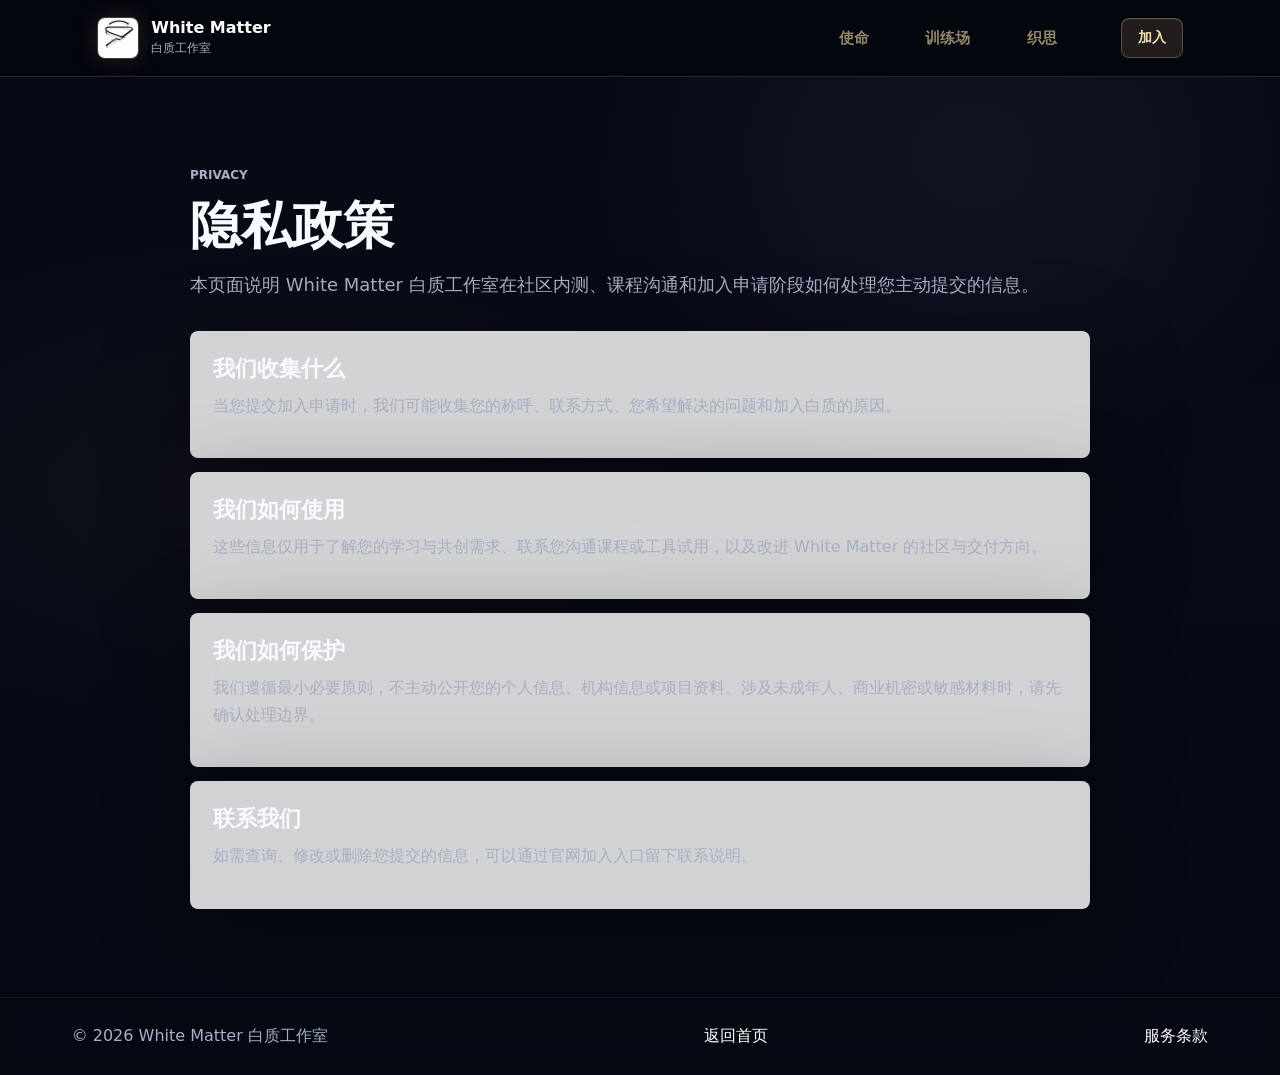
==== privacy.html @ c3955e62 "Center founder cards and formalize visitor copy" ====
<!doctype html>
<html lang="zh-CN">
  <head>
    <meta charset="utf-8">
    <meta name="viewport" content="width=device-width, initial-scale=1">
    <title>隐私政策 | White Matter 白质工作室</title>
    <link rel="icon" href="./favicon.png?v=stroke-write-20260623" type="image/png">
    <link rel="stylesheet" href="./styles.css?v=fiber-density-20260630">
  </head>
  <body>
    <header class="site-header" aria-label="主导航">
      <a class="brand" href="./index.html" aria-label="返回 White Matter 首页">
        <span class="brand-mark"><img src="./assets/white-matter-logo-write.gif?v=stroke-loop-20260623" alt=""></span>
        <span>
          <strong>White Matter</strong>
          <small>白质工作室</small>
        </span>
      </a>
      <nav class="nav-links" aria-label="页面导航">
        <a href="./index.html#mission">使命</a>
        <a href="./index.html#courses">训练场</a>
        <a href="./index.html#zhisi">织思</a>
      </nav>
      <a class="nav-cta" href="./index.html#contact">加入</a>
    </header>
    <main>
      <section class="legal-page">
        <p class="eyebrow">Privacy</p>
        <h1>隐私政策</h1>
        <p class="legal-lead">本页面说明 White Matter 白质工作室在社区内测、课程沟通和加入申请阶段如何处理您主动提交的信息。</p>
        <article>
          <h2>我们收集什么</h2>
          <p>当您提交加入申请时，我们可能收集您的称呼、联系方式、您希望解决的问题和加入白质的原因。</p>
        </article>
        <article>
          <h2>我们如何使用</h2>
          <p>这些信息仅用于了解您的学习与共创需求、联系您沟通课程或工具试用，以及改进 White Matter 的社区与交付方向。</p>
        </article>
        <article>
          <h2>我们如何保护</h2>
          <p>我们遵循最小必要原则，不主动公开您的个人信息、机构信息或项目资料。涉及未成年人、商业机密或敏感材料时，请先确认处理边界。</p>
        </article>
        <article>
          <h2>联系我们</h2>
          <p>如需查询、修改或删除您提交的信息，可以通过官网加入入口留下联系说明。</p>
        </article>
      </section>
    </main>
    <footer class="site-footer">
      <span>© 2026 White Matter 白质工作室</span>
      <span><a href="./index.html">返回首页</a></span>
      <span><a href="./terms.html">服务条款</a></span>
    </footer>
  </body>
</html>
---- styles.css ----
:root {
  color-scheme: dark;
  --ink: #f6fbff;
  --muted: #9fb5c8;
  --dim: #6f879b;
  --paper: #06131f;
  --surface: rgba(255, 255, 255, 0.07);
  --surface-strong: rgba(255, 255, 255, 0.11);
  --line: rgba(205, 232, 255, 0.15);
  --navy: #071827;
  --navy-2: #102235;
  --cyan: #21b8c9;
  --blue: #3f70d7;
  --orange: #e58b31;
  --violet: #7464d8;
  --shadow: 0 24px 80px rgba(0, 0, 0, 0.36);
  font-family: Inter, ui-sans-serif, system-ui, -apple-system, BlinkMacSystemFont, "PingFang SC", "Microsoft YaHei", sans-serif;
}

* {
  box-sizing: border-box;
}

html {
  scroll-behavior: smooth;
}

body {
  margin: 0;
  overflow-x: hidden;
  background:
    linear-gradient(180deg, #071827 0%, #06131f 44%, #081a2a 100%);
  color: var(--ink);
  letter-spacing: 0;
}

a {
  color: inherit;
  text-decoration: none;
}

button,
input,
textarea {
  font: inherit;
}

button {
  letter-spacing: 0;
}

img {
  display: block;
  max-width: 100%;
}

h1,
h2,
h3,
h4,
p {
  margin-top: 0;
  overflow-wrap: anywhere;
}

.site-header {
  position: sticky;
  top: 0;
  z-index: 20;
  display: grid;
  grid-template-columns: minmax(190px, 1fr) auto minmax(92px, 1fr);
  align-items: center;
  gap: 18px;
  min-height: 72px;
  padding: 14px 54px;
  border-bottom: 1px solid var(--line);
  background: rgba(7, 24, 39, 0.84);
  color: #ffffff;
  backdrop-filter: blur(18px);
}

.brand {
  display: inline-flex;
  align-items: center;
  gap: 12px;
  width: fit-content;
}

.brand-mark {
  display: inline-grid;
  place-items: center;
  width: 40px;
  height: 40px;
  border-radius: 8px;
  background: #ffffff;
  color: var(--navy);
  font-weight: 900;
}

.brand strong,
.brand small {
  display: block;
}

.brand strong {
  font-size: 1rem;
  line-height: 1.15;
}

.brand small {
  margin-top: 2px;
  color: var(--muted);
  font-size: 0.75rem;
}

.nav-links {
  display: flex;
  justify-content: center;
  gap: 6px;
  padding: 4px;
  border: 1px solid var(--line);
  border-radius: 8px;
  background: rgba(255, 255, 255, 0.05);
}

.nav-links a,
.nav-links button {
  min-height: 36px;
  padding: 0 12px;
  border: 0;
  border-radius: 6px;
  background: transparent;
  color: rgba(255, 255, 255, 0.76);
  cursor: pointer;
  font-size: 0.875rem;
}

.nav-links a {
  display: inline-flex;
  align-items: center;
}

.nav-links a:hover,
.nav-links button:hover,
.nav-links button.is-active {
  background: rgba(33, 184, 201, 0.16);
  color: #ffffff;
}

.nav-cta {
  justify-self: end;
  display: inline-flex;
  align-items: center;
  justify-content: center;
  min-height: 40px;
  padding: 0 16px;
  border-radius: 8px;
  background: var(--cyan);
  color: #04131a;
  font-size: 0.875rem;
  font-weight: 850;
}

.community-hero,
.section {
  scroll-margin-top: 72px;
}

.community-hero {
  position: relative;
  display: grid;
  align-items: end;
  min-height: calc(100svh - 72px);
  overflow: hidden;
  padding: 118px 72px 70px;
  color: #ffffff;
}

.community-hero::after {
  content: "";
  position: absolute;
  inset: 0;
  background:
    repeating-linear-gradient(90deg, rgba(255, 255, 255, 0.025) 0 1px, transparent 1px 92px),
    repeating-linear-gradient(0deg, rgba(255, 255, 255, 0.018) 0 1px, transparent 1px 92px);
  opacity: 0.48;
  pointer-events: none;
}

.hero-bg,
.hero-bg img,
.hero-shade {
  position: absolute;
  inset: 0;
}

.hero-bg img {
  width: 100%;
  height: 100%;
  object-fit: cover;
  filter: saturate(1.08) contrast(1.08);
  opacity: 0.72;
}

.hero-shade {
  background:
    linear-gradient(90deg, rgba(6, 19, 31, 0.98) 0%, rgba(8, 31, 50, 0.9) 42%, rgba(6, 19, 31, 0.28) 100%),
    linear-gradient(180deg, rgba(6, 19, 31, 0.3) 0%, rgba(6, 19, 31, 0.96) 100%);
}

.neural-figure {
  position: absolute;
  z-index: 1;
  top: 82px;
  right: clamp(-22px, 2.4vw, 42px);
  width: min(56vw, 760px);
  margin: 0;
  border-radius: 50%;
  overflow: hidden;
  opacity: 0.96;
  pointer-events: none;
}

.neural-figure::before {
  content: "";
  position: absolute;
  inset: 9%;
  border-radius: 50%;
  background: radial-gradient(circle, rgba(33, 184, 201, 0.16), transparent 62%);
  filter: blur(28px);
}

.neural-figure img {
  position: relative;
  width: 100%;
  height: auto;
  filter: drop-shadow(0 0 28px rgba(159, 239, 255, 0.18)) drop-shadow(0 22px 70px rgba(0, 0, 0, 0.34));
  mix-blend-mode: screen;
}

.hero-inner {
  position: relative;
  z-index: 2;
  width: min(1120px, 100%);
}

.eyebrow {
  margin: 0 0 14px;
  color: var(--orange);
  font-size: 0.75rem;
  font-weight: 850;
  letter-spacing: 0;
  text-transform: uppercase;
}

h1 {
  width: min(860px, 100%);
  margin-bottom: 22px;
  font-size: clamp(4.35rem, 6.4vw, 5.25rem);
  line-height: 1.03;
  letter-spacing: 0;
}

.hero-lead {
  margin-bottom: 8px;
  color: rgba(255, 255, 255, 0.78);
  font-size: 1.18rem;
  line-height: 1.7;
}

.neural-note {
  width: fit-content;
  margin-bottom: 30px;
  padding: 7px 10px;
  border: 1px solid rgba(33, 184, 201, 0.22);
  border-radius: 8px;
  background: rgba(33, 184, 201, 0.08);
  color: rgba(218, 243, 255, 0.82);
  font-size: 0.9rem;
}

.hero-actions {
  display: flex;
  flex-wrap: wrap;
  gap: 12px;
  margin-bottom: 52px;
}

.primary-button,
.secondary-button {
  display: inline-flex;
  align-items: center;
  justify-content: center;
  min-height: 48px;
  padding: 0 20px;
  border-radius: 8px;
  font-size: 0.9375rem;
  font-weight: 820;
}

.primary-button {
  background: var(--cyan);
  color: #04131a;
}

.secondary-button {
  border: 1px solid var(--line);
  background: rgba(255, 255, 255, 0.08);
  color: #ffffff;
}

.mission-strip {
  display: grid;
  grid-template-columns: repeat(3, minmax(0, 1fr));
  gap: 12px;
  width: min(860px, 100%);
}

.mission-strip article,
.founder-card,
.branch-panel,
.program-grid article,
.contact-form,
.legal-page article {
  border: 1px solid var(--line);
  border-radius: 8px;
  background: var(--surface);
  box-shadow: var(--shadow);
  backdrop-filter: blur(18px);
}

.mission-strip article {
  min-height: 130px;
  padding: 20px;
}

.mission-strip span,
.panel-kicker,
.program-grid span,
.founder-card span {
  display: inline-flex;
  margin-bottom: 14px;
  color: var(--cyan);
  font-size: 0.72rem;
  font-weight: 850;
  text-transform: uppercase;
}

.mission-strip strong {
  display: block;
  font-size: 1.06rem;
  line-height: 1.35;
}

.section {
  padding: 92px 72px;
}

.section-heading {
  display: grid;
  grid-template-columns: minmax(220px, 0.68fr) minmax(360px, 1.32fr);
  gap: 42px;
  align-items: start;
  margin-bottom: 32px;
}

.section-heading.centered {
  display: block;
  width: min(760px, 100%);
  margin-right: auto;
  margin-left: auto;
  text-align: center;
}

.section-heading h2,
.contact-copy h2 {
  margin-bottom: 0;
  font-size: 3rem;
  line-height: 1.08;
  letter-spacing: 0;
}

.section-heading p:not(.eyebrow),
.contact-copy p,
.panel-copy p,
.founder-card p,
.form-note,
.legal-lead,
.legal-page p {
  color: var(--muted);
  line-height: 1.7;
}

.course-section .section-heading p:not(.eyebrow),
.zhisi-section .section-heading p:not(.eyebrow) {
  white-space: nowrap;
}

.founder-section,
.program-section {
  background:
    linear-gradient(180deg, rgba(8, 26, 42, 0.7), rgba(6, 19, 31, 0.92));
}

.founder-layout {
  display: grid;
  grid-template-columns: 1.2fr repeat(4, minmax(0, 1fr));
  gap: 14px;
}

.founder-card {
  min-height: 238px;
  padding: 22px;
}

.lead-founder {
  background: rgba(33, 184, 201, 0.11);
}

.avatar-mark {
  display: grid;
  place-items: center;
  width: 54px;
  height: 54px;
  margin-bottom: 28px;
  border: 1px solid rgba(33, 184, 201, 0.32);
  border-radius: 8px;
  background: rgba(7, 24, 39, 0.78);
  color: var(--cyan);
  font-size: 1.25rem;
  font-weight: 900;
}

.founder-card h3 {
  margin-bottom: 10px;
  font-size: 1.42rem;
  line-height: 1.2;
}

.founder-card p {
  margin-bottom: 0;
}

.branch-section {
  background:
    linear-gradient(180deg, rgba(6, 19, 31, 0.92), rgba(10, 31, 50, 0.9));
}

.branch-shell {
  display: grid;
  grid-template-columns: 220px minmax(0, 1fr);
  gap: 20px;
  align-items: start;
  width: min(1120px, 100%);
  margin: 0 auto;
}

.branch-menu {
  display: grid;
  gap: 10px;
}

.branch-menu button {
  min-height: 54px;
  border: 1px solid var(--line);
  border-radius: 8px;
  background: rgba(255, 255, 255, 0.06);
  color: rgba(255, 255, 255, 0.74);
  cursor: pointer;
  font-weight: 820;
  text-align: left;
  padding: 0 18px;
}

.branch-menu button:hover,
.branch-menu button.is-active {
  border-color: rgba(33, 184, 201, 0.6);
  background: rgba(33, 184, 201, 0.16);
  color: #ffffff;
}

.branch-panels {
  min-width: 0;
}

.branch-panel {
  min-height: 430px;
  padding: 36px;
}

.branch-panel[hidden] {
  display: none;
}

.panel-copy {
  width: min(720px, 100%);
  margin-bottom: 32px;
}

.panel-copy h3 {
  margin-bottom: 0;
  font-size: 3.1rem;
  line-height: 1.08;
}

.signal-list {
  display: grid;
  grid-template-columns: repeat(4, minmax(0, 1fr));
  gap: 0;
  border-top: 1px solid var(--line);
  border-left: 1px solid var(--line);
}

.signal-list span {
  min-height: 96px;
  display: grid;
  place-items: center;
  border-right: 1px solid var(--line);
  border-bottom: 1px solid var(--line);
  color: rgba(255, 255, 255, 0.88);
  font-weight: 850;
}

.signal-list.compact {
  grid-template-columns: repeat(2, minmax(0, 1fr));
}

.course-lines,
.metric-grid,
.program-grid {
  display: grid;
  gap: 14px;
}

.course-lines {
  grid-template-columns: repeat(4, minmax(0, 1fr));
}

.course-lines div {
  min-height: 160px;
  padding: 20px;
  border-top: 1px solid var(--line);
}

.course-lines span {
  display: block;
  margin-bottom: 34px;
  color: var(--orange);
  font-weight: 900;
}

.course-lines strong {
  display: block;
  font-size: 1.2rem;
  line-height: 1.3;
}

.metric-grid {
  grid-template-columns: repeat(3, minmax(0, 1fr));
}

.metric-grid article {
  min-height: 170px;
  padding: 22px;
  border: 1px solid var(--line);
  border-radius: 8px;
}

.metric-grid strong {
  display: block;
  margin-bottom: 16px;
  color: var(--cyan);
  font-size: 3.6rem;
  line-height: 1;
}

.metric-grid span {
  color: var(--muted);
}

.media-panel {
  display: grid;
  grid-template-columns: minmax(280px, 0.78fr) minmax(320px, 1.22fr);
  gap: 30px;
  align-items: center;
}

.media-panel[hidden] {
  display: none;
}

.tool-preview {
  margin: 0;
}

.tool-preview img {
  width: 100%;
  border: 1px solid var(--line);
  border-radius: 8px;
  box-shadow: 0 16px 42px rgba(0, 0, 0, 0.32);
}

.program-grid {
  grid-template-columns: repeat(4, minmax(0, 1fr));
}

.program-grid article {
  min-height: 205px;
  padding: 24px;
}

.program-grid h3 {
  margin-bottom: 0;
  font-size: 1.45rem;
  line-height: 1.26;
}

.program-grid article:nth-child(1) {
  border-top: 4px solid var(--cyan);
}

.program-grid article:nth-child(2) {
  border-top: 4px solid var(--blue);
}

.program-grid article:nth-child(3) {
  border-top: 4px solid var(--orange);
}

.program-grid article:nth-child(4) {
  border-top: 4px solid var(--violet);
}

.contact-section {
  display: grid;
  grid-template-columns: minmax(280px, 0.9fr) minmax(360px, 1.1fr);
  gap: 52px;
  align-items: start;
  background: #071827;
}

.contact-form {
  display: grid;
  gap: 16px;
  padding: 26px;
}

.contact-form label,
.contact-form span {
  display: grid;
  gap: 8px;
}

.contact-form span {
  color: #ffffff;
  font-weight: 800;
}

.contact-form input,
.contact-form textarea {
  width: 100%;
  border: 1px solid var(--line);
  border-radius: 8px;
  padding: 14px 15px;
  background: rgba(4, 19, 26, 0.58);
  color: #ffffff;
}

.contact-form textarea {
  resize: vertical;
}

.contact-form button {
  min-height: 50px;
  border: 0;
  border-radius: 8px;
  background: var(--cyan);
  color: #04131a;
  cursor: pointer;
  font-weight: 850;
}

.form-note {
  margin: 0;
}

.site-footer {
  display: flex;
  flex-wrap: wrap;
  justify-content: space-between;
  gap: 14px;
  padding: 28px 72px;
  border-top: 1px solid var(--line);
  background: #06131f;
  color: var(--muted);
}

.site-footer a {
  color: #ffffff;
}

.legal-page {
  width: min(900px, calc(100% - 36px));
  margin: 0 auto;
  padding: 88px 0;
}

.legal-page h1 {
  max-width: 100%;
  margin-bottom: 18px;
  color: var(--ink);
  font-size: 3.2rem;
}

.legal-lead {
  margin-bottom: 30px;
  font-size: 1.125rem;
}

.legal-page article {
  margin-top: 14px;
  padding: 22px;
}

.legal-page article h2 {
  margin-bottom: 8px;
  font-size: 1.375rem;
}

@media (max-width: 1180px) {
  .site-header {
    grid-template-columns: 1fr auto;
    padding: 14px 28px;
  }

  .nav-links {
    display: none;
  }

  .community-hero,
  .section {
    padding-right: 36px;
    padding-left: 36px;
  }

  .mission-strip,
  .founder-layout,
  .program-grid,
  .course-lines {
    grid-template-columns: repeat(2, minmax(0, 1fr));
  }

  .branch-shell,
  .contact-section,
  .media-panel,
  .content-layout,
  .section-heading {
    grid-template-columns: 1fr;
  }

  .content-layout.reversed .line-visual {
    order: 0;
  }

  .branch-menu {
    grid-template-columns: repeat(5, minmax(0, 1fr));
  }

  .branch-menu button {
    min-height: 48px;
    padding: 0 12px;
    text-align: center;
  }

  .signal-list,
  .metric-grid {
    grid-template-columns: repeat(2, minmax(0, 1fr));
  }
}

@media (max-width: 760px) {
  .site-header {
    min-height: 68px;
    padding: 12px 18px;
  }

  .brand-mark {
    width: 36px;
    height: 36px;
  }

  .nav-cta {
    min-height: 38px;
    padding: 0 12px;
  }

  .community-hero {
    width: 100%;
    max-width: 100vw;
    min-height: auto;
    padding: 70px 20px 34px;
  }

  .hero-inner {
    width: calc(100vw - 40px);
    max-width: calc(100vw - 40px);
    min-width: 0;
  }

  .neural-figure {
    top: 94px;
    right: -228px;
    width: 620px;
    opacity: 0.52;
  }

  h1 {
    max-width: calc(100vw - 40px);
    font-size: 3.35rem;
    line-height: 1.02;
    word-break: break-all;
  }

  .hero-lead {
    max-width: calc(100vw - 40px);
    font-size: 1rem;
    word-break: break-all;
  }

  .hero-actions {
    margin-bottom: 28px;
  }

  .primary-button,
  .secondary-button {
    width: 100%;
    max-width: 100%;
  }

  .mission-strip,
  .founder-layout,
  .program-grid,
  .course-lines,
  .detail-grid,
  .signal-list,
  .signal-list.compact,
  .metric-grid,
  .branch-menu {
    grid-template-columns: 1fr;
  }

  .mission-strip article,
  .founder-card,
  .detail-grid article,
  .program-grid article,
  .course-lines div,
  .metric-grid article {
    min-height: auto;
  }

  .mission-strip article {
    padding: 16px;
  }

  .section {
    padding: 58px 18px;
  }

  .section-heading {
    gap: 12px;
    margin-bottom: 24px;
  }

  .section-heading.centered {
    text-align: left;
  }

  .section-heading h2,
  .contact-copy h2,
  .panel-copy h3 {
    font-size: 2.15rem;
  }

  .branch-panel {
    min-height: auto;
    padding: 22px;
  }

  .branch-menu button {
    text-align: left;
  }

  .signal-list span {
    min-height: 70px;
  }

  .contact-section {
    gap: 26px;
  }

  .content-layout {
    gap: 16px;
  }

  .line-visual {
    min-height: 260px;
    padding: 18px;
  }

  .detail-grid article {
    padding: 20px;
  }

  .detail-grid span {
    margin-bottom: 26px;
  }

  .scroll-cue {
    margin-top: 18px;
  }

  .contact-form {
    padding: 22px;
  }

  .site-footer {
    display: grid;
    padding: 26px 18px;
  }

  .legal-page {
    padding: 58px 0;
  }

  .legal-page h1 {
    font-size: 2.55rem;
  }
}

/* Monochrome visual direction */
:root {
  color-scheme: light;
  --ink: #101010;
  --muted: #666666;
  --dim: #8a8a8a;
  --paper: #ffffff;
  --surface: rgba(255, 255, 255, 0.82);
  --surface-strong: rgba(255, 255, 255, 0.94);
  --line: rgba(16, 16, 16, 0.13);
  --navy: #101010;
  --navy-2: #222222;
  --cyan: #101010;
  --blue: #333333;
  --orange: #101010;
  --violet: #4a4a4a;
  --shadow: 0 24px 80px rgba(16, 16, 16, 0.08);
}

body {
  background: #ffffff;
  color: var(--ink);
}

body::after {
  content: "";
  position: fixed;
  inset: 72px 0 0;
  z-index: 15;
  pointer-events: none;
  background:
    radial-gradient(circle at 50% 10%, rgba(214, 176, 78, 0.08), transparent 34%),
    linear-gradient(180deg, rgba(16, 16, 16, 0.035), transparent 28%);
  opacity: 0;
}

.site-header {
  border-bottom: 1px solid var(--line);
  background: rgba(255, 255, 255, 0.92);
  color: var(--ink);
}

.site-header::after {
  content: "";
  position: absolute;
  right: 0;
  bottom: -1px;
  left: 0;
  height: 1px;
  background: linear-gradient(90deg, transparent, rgba(16, 16, 16, 0.7), rgba(214, 176, 78, 0.68), transparent);
  opacity: 0;
  transform: scaleX(0);
  transform-origin: center;
  pointer-events: none;
}

.brand-mark {
  background: var(--ink);
  color: #ffffff;
}

.brand small {
  color: var(--muted);
}

.nav-links {
  border-color: var(--line);
  background: rgba(255, 255, 255, 0.72);
}

.nav-links a,
.nav-links button {
  color: rgba(16, 16, 16, 0.66);
}

.nav-links a:hover,
.nav-links button:hover,
.nav-links button.is-active {
  background: #101010;
  color: #ffffff;
}

.nav-cta,
.primary-button,
.contact-form button {
  background: #101010;
  color: #ffffff;
}

.community-hero {
  background: #ffffff;
  color: var(--ink);
  align-items: center;
  min-height: min(820px, calc(100svh - 72px));
  padding-top: 96px;
  padding-bottom: 54px;
}

.community-hero::after {
  display: none;
}

.hero-bg,
.hero-shade {
  display: none;
}

.hero-bg img {
  opacity: 0;
}

.neural-figure {
  top: 72px;
  right: clamp(-178px, -8vw, -72px);
  width: min(63vw, 880px);
  aspect-ratio: 1;
  border: 0;
  border-radius: 0;
  overflow: visible;
  background: transparent;
  box-shadow: none;
  opacity: 0.92;
  -webkit-mask-image: none;
  mask-image: none;
}

.neural-figure::before {
  display: none;
}

.neural-figure img {
  width: 100%;
  height: 100%;
  object-fit: contain;
  opacity: 1;
  transform: scale(1.05) translate(2%, -2%);
  filter: drop-shadow(0 22px 58px rgba(120, 104, 62, 0.08));
  mix-blend-mode: normal;
}

.mission-strip {
  width: min(760px, 100%);
}

.mission-strip article {
  min-height: 96px;
  padding: 15px 18px;
}

.eyebrow,
.mission-strip span,
.panel-kicker,
.program-grid span,
.founder-card span,
.course-lines span,
.metric-grid strong {
  color: #101010;
}

.hero-lead {
  color: rgba(16, 16, 16, 0.68);
}

.neural-note {
  border-color: rgba(16, 16, 16, 0.16);
  background: rgba(255, 255, 255, 0.68);
  color: rgba(16, 16, 16, 0.7);
}

.secondary-button {
  border-color: rgba(16, 16, 16, 0.22);
  background: rgba(255, 255, 255, 0.78);
  color: #101010;
}

.mission-strip article,
.founder-card,
.branch-panel,
.program-grid article,
.detail-grid article,
.line-visual,
.contact-visual,
.contact-form,
.legal-page article {
  background: rgba(255, 255, 255, 0.82);
}

.mission-strip article {
  border-color: rgba(16, 16, 16, 0.12);
  background: rgba(255, 255, 255, 0.62);
  box-shadow: 0 18px 54px rgba(16, 16, 16, 0.045);
}

.founder-section,
.program-section,
.branch-section,
.contact-section {
  background: #ffffff;
}

.lead-founder {
  background: #ffffff;
}

.founder-layout {
  grid-template-columns: repeat(5, minmax(0, 1fr));
  width: min(1120px, 100%);
  margin-right: auto;
  margin-left: auto;
  gap: 12px;
  align-items: stretch;
}

.avatar-mark {
  border-color: rgba(16, 16, 16, 0.18);
  background: #101010;
  color: #ffffff;
}

.founder-card {
  position: relative;
  display: flex;
  min-height: 266px;
  flex-direction: column;
  justify-content: flex-start;
  overflow: hidden;
  padding: 20px 18px 18px;
  border: 1px solid rgba(16, 16, 16, 0.1);
  border-radius: 8px;
  background: rgba(255, 255, 255, 0.78);
  box-shadow: 0 22px 70px rgba(16, 16, 16, 0.045);
}

.founder-copy {
  position: relative;
  z-index: 1;
  padding: 0;
}

.founder-copy span {
  display: block;
  margin-bottom: 10px;
  color: rgba(16, 16, 16, 0.48);
  font-size: 0.86rem;
  font-weight: 850;
  letter-spacing: 0;
  text-transform: uppercase;
}

.founder-card h3 {
  margin: 0;
  color: rgba(16, 16, 16, 0.62);
  font-size: clamp(1.12rem, 1.38vw, 1.5rem);
  font-weight: 560;
  line-height: 1.02;
}

.founder-sketch {
  width: min(100%, 176px);
  height: 176px;
  margin: 18px auto 0;
  object-fit: contain;
  opacity: 1;
}

.founder-avatar {
  border-radius: 0;
}

.zhisi-section .section-heading {
  display: block;
  width: min(1120px, 100%);
  margin-right: auto;
  margin-left: auto;
}

.zhisi-section .section-heading h2 {
  margin-bottom: 12px;
}

.zhisi-section .section-heading p:not(.eyebrow) {
  max-width: 680px;
}

.scroll-cue {
  display: inline-flex;
  width: fit-content;
  margin-top: 22px;
  color: rgba(16, 16, 16, 0.46);
  font-size: 0.76rem;
  font-weight: 850;
  letter-spacing: 0;
  text-transform: uppercase;
}

.scroll-cue::after {
  content: "";
  width: 7px;
  height: 7px;
  margin: 5px 0 0 8px;
  border-right: 1px solid currentColor;
  border-bottom: 1px solid currentColor;
  transform: rotate(45deg);
}

.content-section {
  display: grid;
  gap: 26px;
}

.content-layout {
  display: grid;
  grid-template-columns: minmax(320px, 0.9fr) minmax(420px, 1.1fr);
  gap: 28px;
  align-items: stretch;
  width: min(1120px, 100%);
  margin: 0 auto;
}

.content-layout.reversed .line-visual {
  order: 2;
}

.line-visual,
.contact-visual {
  display: grid;
  place-items: center;
  min-height: 420px;
  margin: 0;
  padding: 28px;
  border: 1px solid rgba(16, 16, 16, 0.1);
  border-radius: 8px;
  box-shadow: 0 22px 68px rgba(16, 16, 16, 0.06);
}

.line-visual img,
.contact-visual img {
  width: min(100%, 560px);
}

.detail-grid {
  display: grid;
  grid-template-columns: repeat(2, minmax(0, 1fr));
  gap: 14px;
}

.detail-grid article {
  min-height: 203px;
  padding: 24px;
  border: 1px solid rgba(16, 16, 16, 0.1);
  border-radius: 8px;
  box-shadow: 0 18px 52px rgba(16, 16, 16, 0.05);
}

.detail-grid span {
  display: block;
  margin-bottom: 42px;
  color: rgba(16, 16, 16, 0.48);
  font-size: 0.78rem;
  font-weight: 850;
  letter-spacing: 0;
  text-transform: uppercase;
}

.detail-grid h3 {
  margin-bottom: 10px;
  font-size: 1.48rem;
  line-height: 1.2;
}

.detail-grid p {
  margin-bottom: 0;
  color: rgba(16, 16, 16, 0.62);
  line-height: 1.7;
}

.course-section,
.zhisi-section {
  background: #ffffff;
}

.contact-copy {
  display: grid;
  gap: 18px;
}

.contact-visual {
  min-height: 280px;
  padding: 20px;
}

.branch-menu button {
  background: rgba(255, 255, 255, 0.76);
  color: rgba(16, 16, 16, 0.62);
}

.branch-menu button:hover,
.branch-menu button.is-active {
  border-color: #101010;
  background: #101010;
  color: #ffffff;
}

.signal-list span {
  color: rgba(16, 16, 16, 0.82);
}

.tool-preview img {
  box-shadow: 0 18px 56px rgba(16, 16, 16, 0.1);
}

.program-grid article:nth-child(1),
.program-grid article:nth-child(2),
.program-grid article:nth-child(3),
.program-grid article:nth-child(4) {
  border-top-color: #101010;
}

.contact-form span,
.site-footer a {
  color: #101010;
}

.contact-form input,
.contact-form textarea {
  background: rgba(255, 255, 255, 0.86);
  color: #101010;
}

.form-honey {
  position: absolute;
  left: -9999px;
  width: 1px;
  height: 1px;
  opacity: 0;
  pointer-events: none;
}

.contact-form button {
  display: inline-flex;
  align-items: center;
  justify-content: center;
  gap: 10px;
}

.contact-form button:disabled {
  cursor: progress;
}

.contact-form.is-submitting button::after {
  content: "";
  width: 6px;
  height: 6px;
  border-radius: 50%;
  background: currentColor;
  box-shadow:
    13px 0 0 currentColor,
    26px 0 0 currentColor;
}

.site-footer {
  background: #ffffff;
}

.thanks-page {
  min-height: calc(100svh - 72px);
  background: #ffffff;
}

.thinking-page {
  display: grid;
  min-height: calc(100svh - 72px);
}

.thanks-hero {
  position: relative;
  display: grid;
  grid-template-columns: minmax(320px, 0.96fr) minmax(360px, 1.04fr);
  gap: 56px;
  align-items: center;
  min-height: calc(100svh - 72px);
  padding: 90px 72px 72px;
  overflow: hidden;
}

.thanks-copy {
  position: relative;
  z-index: 2;
}

.thanks-copy h1 {
  max-width: 820px;
  margin-bottom: 20px;
  color: #101010;
  font-size: 5.8rem;
  line-height: 1.02;
}

.thanks-lead {
  margin-bottom: 12px;
  color: #101010;
  font-size: 2.25rem;
  font-weight: 850;
  line-height: 1.2;
}

.thanks-note {
  max-width: 560px;
  margin-bottom: 30px;
  color: rgba(16, 16, 16, 0.62);
  font-size: 1.05rem;
  line-height: 1.75;
}

.thanks-actions {
  display: flex;
  flex-wrap: wrap;
  gap: 12px;
}

.thinking-hero {
  display: grid;
  place-items: center;
  align-content: center;
  gap: 24px;
  min-height: calc(100svh - 72px);
  padding: 92px 24px 70px;
  text-align: center;
}

.thinking-copy {
  position: relative;
  z-index: 2;
  max-width: 720px;
}

.thinking-copy h1 {
  margin-bottom: 14px;
  color: #101010;
  font-size: clamp(2.35rem, 4.7vw, 4.6rem);
  font-weight: 920;
  line-height: 1.02;
}

.thinking-copy p:not(.eyebrow) {
  max-width: 620px;
  margin: 0 auto;
  color: rgba(16, 16, 16, 0.58);
  font-size: 1rem;
  line-height: 1.76;
}

.thinking-field {
  width: min(72vw, 430px);
  opacity: 0.92;
}

.thinking-route {
  margin-top: 2px;
  color: rgba(16, 16, 16, 0.42);
  font-size: 0.78rem;
  font-weight: 800;
  text-transform: uppercase;
}

.thought-field {
  position: relative;
  display: grid;
  place-items: center;
  width: min(100%, 620px);
  aspect-ratio: 1;
  margin: 0 auto;
}

.thought-field::before {
  content: "";
  position: absolute;
  inset: 8%;
  border-radius: 50%;
  border: 1px solid rgba(16, 16, 16, 0.1);
  box-shadow: 0 28px 80px rgba(16, 16, 16, 0.07);
}

.thought-field::after {
  content: "";
  position: absolute;
  inset: 23%;
  border-radius: 50%;
  background: radial-gradient(circle, rgba(255, 245, 218, 0.95), rgba(255, 255, 255, 0) 66%);
  filter: blur(2px);
}

.thought-orbit,
.thought-line,
.thought-node,
.check-mark {
  position: absolute;
  z-index: 1;
  display: block;
}

.thought-orbit {
  border: 1px solid rgba(117, 110, 32, 0.28);
  border-radius: 50%;
  transform: rotate(-18deg);
}

.orbit-one {
  width: 82%;
  height: 42%;
}

.orbit-two {
  width: 62%;
  height: 30%;
  transform: rotate(22deg);
}

.thought-line {
  left: 50%;
  top: 50%;
  height: 2px;
  border-radius: 999px;
  background: linear-gradient(90deg, rgba(117, 110, 32, 0.04), rgba(117, 110, 32, 0.64), rgba(117, 110, 32, 0.04));
  transform-origin: left center;
}

.line-one {
  width: 260px;
  --line-angle: -24deg;
}

.line-two {
  width: 230px;
  --line-angle: 15deg;
}

.line-three {
  width: 190px;
  --line-angle: 44deg;
}

.thought-node {
  width: 34px;
  height: 34px;
  border: 2px solid #6f681b;
  border-radius: 50%;
  background: #ffffff;
  box-shadow: 0 0 0 9px rgba(255, 241, 198, 0.38);
}

.node-one {
  top: 24%;
  left: 28%;
  --node-x: 74px;
  --node-y: 86px;
}

.node-two {
  top: 28%;
  right: 20%;
  --node-x: -98px;
  --node-y: 72px;
}

.node-three {
  right: 17%;
  bottom: 28%;
  --node-x: -108px;
  --node-y: -74px;
}

.node-four {
  left: 23%;
  bottom: 22%;
  --node-x: 112px;
  --node-y: -94px;
}

.node-core {
  z-index: 2;
  width: 116px;
  height: 116px;
  border-width: 3px;
  background: #fff6d7;
  box-shadow:
    0 0 0 16px rgba(255, 241, 198, 0.38),
    0 22px 56px rgba(16, 16, 16, 0.08);
}

.check-mark {
  position: absolute;
  z-index: 3;
  width: 46px;
  height: 24px;
  border-bottom: 5px solid #101010;
  border-left: 5px solid #101010;
}

@media (hover: hover) and (pointer: fine) {
  .scroll-cue::after {
    animation: scroll-cue 1.45s ease-in-out infinite;
  }

  .reveal-item {
    opacity: 0;
    transform: translateY(18px);
    transition:
      opacity 720ms cubic-bezier(0.2, 0.8, 0.2, 1),
      transform 720ms cubic-bezier(0.2, 0.8, 0.2, 1),
      border-color 260ms ease,
      box-shadow 260ms ease;
  }

  .reveal-item.is-visible {
    opacity: 1;
    transform: translateY(0);
  }

  .detail-grid article:nth-child(2),
  .founder-card:nth-child(2) {
    transition-delay: 80ms;
  }

  .detail-grid article:nth-child(3),
  .founder-card:nth-child(3) {
    transition-delay: 150ms;
  }

  .detail-grid article:nth-child(4),
  .founder-card:nth-child(4) {
    transition-delay: 220ms;
  }

  .founder-card:nth-child(5) {
    transition-delay: 290ms;
  }

  .line-visual,
  .contact-visual,
  .founder-card,
  .contact-form,
  .mission-strip article,
  .detail-grid article {
    transition:
      transform 260ms ease,
      border-color 260ms ease,
      box-shadow 260ms ease;
  }

  .line-visual,
  .contact-visual {
    position: relative;
    overflow: hidden;
  }

  .line-visual::after,
  .contact-visual::after {
    content: "";
    position: absolute;
    inset: 12%;
    border-radius: 50%;
    background: radial-gradient(circle, rgba(255, 228, 162, 0.16), transparent 62%);
    opacity: 0;
    transform: scale(0.82);
    transition:
      opacity 900ms ease,
      transform 900ms ease;
    pointer-events: none;
  }

  .line-visual.is-visible::after,
  .contact-visual.is-visible::after {
    opacity: 1;
    transform: scale(1);
  }

  .line-art-svg {
    width: min(100%, 560px);
    height: auto;
    overflow: visible;
  }

  .line-art-svg .draw-path {
    stroke-dasharray: var(--path-length);
    stroke-dashoffset: var(--path-length);
    transition: stroke-dashoffset 1300ms cubic-bezier(0.22, 0.72, 0.18, 1);
  }

  .line-art-svg.is-drawn .draw-path {
    stroke-dashoffset: 0;
  }

  .line-art-svg .draw-node {
    opacity: 0;
    transform: scale(0.92);
    transform-box: fill-box;
    transform-origin: center;
    transition:
      opacity 520ms ease,
      transform 520ms cubic-bezier(0.2, 0.8, 0.2, 1);
  }

  .line-art-svg.is-drawn .draw-node {
    opacity: 1;
    transform: scale(1);
  }

  .mission-strip article:hover,
  .detail-grid article:hover,
  .line-visual:hover,
  .contact-visual:hover,
  .contact-form:hover {
    transform: translateY(-4px);
    border-color: rgba(16, 16, 16, 0.24);
    box-shadow: 0 26px 78px rgba(16, 16, 16, 0.09);
  }

  .founder-card::after {
    content: "";
    position: absolute;
    right: 18px;
    bottom: 16px;
    left: 18px;
    height: 1px;
    background: linear-gradient(90deg, transparent, rgba(16, 16, 16, 0.42), transparent);
    transform: scaleX(0);
    transform-origin: center;
    transition: transform 320ms ease;
  }

  .founder-card:hover {
    transform: translateY(-6px);
    border-color: rgba(16, 16, 16, 0.24);
    box-shadow: 0 30px 86px rgba(16, 16, 16, 0.1);
  }

  .founder-card:hover::after {
    transform: scaleX(1);
  }

  .founder-sketch {
    transition:
      transform 280ms ease,
      filter 280ms ease;
  }

  .founder-card:hover .founder-sketch {
    transform: translateY(-4px);
    filter: drop-shadow(0 12px 20px rgba(16, 16, 16, 0.08));
  }

  .contact-form.has-sent {
    border-color: rgba(16, 16, 16, 0.28);
    box-shadow:
      0 22px 80px rgba(16, 16, 16, 0.1),
      0 0 0 1px rgba(255, 224, 150, 0.2) inset;
  }

  .contact-form.is-submitting button::after {
    animation: thinking-dots 1.25s ease-in-out infinite;
  }

  .form-note.is-success {
    color: rgba(16, 16, 16, 0.82);
  }

  body.nav-connecting::after {
    animation: field-fade 780ms ease both;
  }

  body.nav-connecting .site-header::after {
    animation: nav-line 780ms cubic-bezier(0.22, 0.72, 0.18, 1) both;
  }

  .community-hero.is-section-focus .mission-strip article,
  .section.is-section-focus .line-visual,
  .section.is-section-focus .contact-visual,
  .section.is-section-focus .detail-grid article,
  .section.is-section-focus .founder-card,
  .section.is-section-focus .contact-form {
    border-color: rgba(16, 16, 16, 0.26);
    box-shadow:
      0 28px 86px rgba(16, 16, 16, 0.1),
      0 0 0 1px rgba(255, 224, 150, 0.22) inset;
  }

  .section.is-section-focus .line-visual::after,
  .section.is-section-focus .contact-visual::after {
    opacity: 1;
    transform: scale(1.05);
  }

  .section.is-section-focus .line-art-svg .draw-node {
    filter: drop-shadow(0 0 10px rgba(214, 176, 78, 0.3));
  }
}

.thanks-copy .eyebrow,
.thanks-copy h1,
.thanks-lead,
.thanks-note,
.thanks-actions,
.thinking-copy .eyebrow,
.thinking-copy h1,
.thinking-copy p:not(.eyebrow),
.thinking-route {
  animation: hero-rise 760ms cubic-bezier(0.2, 0.8, 0.2, 1) both;
}

.thanks-copy h1 {
  animation-delay: 110ms;
}

.thanks-lead {
  animation-delay: 220ms;
}

.thanks-note {
  animation-delay: 320ms;
}

.thanks-actions {
  animation-delay: 430ms;
}

.thinking-copy h1 {
  animation-delay: 90ms;
}

.thinking-copy p:not(.eyebrow) {
  animation-delay: 180ms;
}

.thinking-route {
  animation-delay: 480ms;
}

.thought-field {
  animation: thought-breathe 7s ease-in-out infinite;
}

.thought-field::after {
  animation: touch-pulse 4.6s ease-in-out infinite;
}

.thought-orbit {
  animation: orbit-drift 10s ease-in-out infinite;
}

.orbit-two {
  animation-duration: 8.5s;
  animation-direction: reverse;
}

.thought-line {
  transform: rotate(var(--line-angle, 0deg)) scaleX(0);
  animation: thought-line-grow 980ms cubic-bezier(0.22, 0.72, 0.18, 1) forwards;
}

.line-one {
  animation-delay: 420ms;
}

.line-two {
  animation-delay: 520ms;
}

.line-three {
  animation-delay: 620ms;
}

.thought-node {
  opacity: 0;
  animation: node-arrive 820ms cubic-bezier(0.2, 0.82, 0.2, 1) forwards, node-glow 3.4s ease-in-out infinite;
}

.node-one {
  animation-delay: 160ms, 1.2s;
}

.node-two {
  animation-delay: 240ms, 1.35s;
}

.node-three {
  animation-delay: 320ms, 1.5s;
}

.node-four {
  animation-delay: 400ms, 1.65s;
}

.node-core {
  animation-delay: 520ms, 1.8s;
}

.check-mark {
  opacity: 0;
  transform: rotate(-45deg) translate(4px, -6px) scale(0.82);
  animation: check-in 620ms cubic-bezier(0.2, 0.8, 0.2, 1) 1.08s forwards;
}

@keyframes hero-rise {
  from {
    opacity: 0;
    transform: translateY(18px);
  }

  to {
    opacity: 1;
    transform: translateY(0);
  }
}

@keyframes touch-pulse {
  0%,
  100% {
    opacity: 0.32;
  }

  48% {
    opacity: 0.7;
  }
}

@keyframes scroll-cue {
  0%,
  100% {
    transform: translateY(0) rotate(45deg);
  }

  50% {
    transform: translateY(4px) rotate(45deg);
  }
}

@keyframes thought-breathe {
  0%,
  100% {
    transform: translateY(0) scale(1);
  }

  50% {
    transform: translateY(-8px) scale(1.015);
  }
}

@keyframes orbit-drift {
  0%,
  100% {
    transform: rotate(-18deg) scale(1);
  }

  50% {
    transform: rotate(-10deg) scale(1.025);
  }
}

@keyframes thought-line-grow {
  to {
    transform: rotate(var(--line-angle, 0deg)) scaleX(1);
  }
}

@keyframes node-arrive {
  from {
    opacity: 0;
    transform: translate(var(--node-x, 0), var(--node-y, 16px)) scale(0.72);
  }

  to {
    opacity: 1;
    transform: translateY(0) scale(1);
  }
}

@keyframes node-glow {
  0%,
  100% {
    box-shadow: 0 0 0 9px rgba(255, 241, 198, 0.28);
  }

  50% {
    box-shadow: 0 0 0 13px rgba(255, 232, 164, 0.46);
  }
}

@keyframes check-in {
  to {
    opacity: 1;
    transform: rotate(-45deg) translate(4px, -6px) scale(1);
  }
}

@keyframes thinking-dots {
  0%,
  100% {
    opacity: 0.36;
    transform: translateY(0);
    box-shadow:
      13px 0 0 rgba(255, 255, 255, 0.44),
      26px 0 0 rgba(255, 255, 255, 0.28);
  }

  45% {
    opacity: 1;
    transform: translateY(-1px);
    box-shadow:
      13px 0 0 rgba(255, 255, 255, 0.86),
      26px 0 0 rgba(255, 255, 255, 0.56);
  }
}

@keyframes nav-line {
  0% {
    opacity: 0;
    transform: scaleX(0);
  }

  38% {
    opacity: 1;
  }

  100% {
    opacity: 0;
    transform: scaleX(1);
  }
}

@keyframes field-fade {
  0%,
  100% {
    opacity: 0;
  }

  36% {
    opacity: 1;
  }
}

@media (prefers-reduced-motion: reduce) {
  .reveal-item,
  .thanks-copy .eyebrow,
  .thanks-copy h1,
  .thanks-lead,
  .thanks-note,
  .thanks-actions,
  .thinking-copy .eyebrow,
  .thinking-copy h1,
  .thinking-copy p:not(.eyebrow),
  .thinking-route,
  .thought-field,
  .thought-field::after,
  .thought-orbit,
  .thought-line,
  .thought-node,
  .check-mark {
    animation: none;
    opacity: 1;
    transform: none;
  }
}

/* Neural network restored as the lit structure inside the Prism field. */
.hero-prism {
  opacity: 0.72;
  -webkit-mask-image: linear-gradient(90deg, transparent 0%, rgba(0, 0, 0, 0.42) 18%, #000 38%, #000 100%);
  mask-image: linear-gradient(90deg, transparent 0%, rgba(0, 0, 0, 0.42) 18%, #000 38%, #000 100%);
}

.home-fiber-field {
  inset: 12% -6% auto auto;
  z-index: 3;
  width: 112%;
  height: 84%;
  opacity: 0.68;
  transform: translateX(3%) translateY(14px) scale(1.04);
  transform-origin: 54% 52%;
  mix-blend-mode: screen;
  filter:
    drop-shadow(0 0 8px rgba(155, 139, 197, 0.16))
    drop-shadow(0 0 16px rgba(201, 170, 120, 0.1));
  -webkit-mask-image: linear-gradient(90deg, rgba(0, 0, 0, 0.38) 0%, rgba(0, 0, 0, 0.82) 28%, #000 46%, #000 100%);
  mask-image: linear-gradient(90deg, rgba(0, 0, 0, 0.38) 0%, rgba(0, 0, 0, 0.82) 28%, #000 46%, #000 100%);
  animation: link-sway 12s ease-in-out infinite;
}

.home-fiber-soft {
  stroke: rgba(155, 139, 197, 0.2) !important;
}

.home-fiber-spine {
  stroke: rgba(232, 220, 190, 0.42) !important;
  animation-duration: 28s !important;
}

.home-fiber-core,
.home-fiber-thread {
  stroke: rgba(201, 170, 120, 0.34) !important;
}

.home-fiber-node,
.home-fiber-neck {
  fill: rgba(240, 229, 198, 0.72) !important;
  filter:
    drop-shadow(0 0 7px rgba(232, 220, 190, 0.34))
    drop-shadow(0 0 16px rgba(155, 139, 197, 0.18));
}

@media (max-width: 760px) {
  .hero-prism {
    opacity: 0.64;
  }

  .home-fiber-field {
    inset: 16% -42% auto auto;
    width: 156%;
    height: 72%;
    opacity: 0.46;
    transform: translateX(4%) translateY(22px) scale(1.02);
  }
}

@media (max-width: 760px) {
  .thanks-hero {
    grid-template-columns: 1fr;
    gap: 24px;
    min-height: auto;
    padding: 66px 20px 44px;
  }

  .thanks-copy h1 {
    font-size: 3.25rem;
    line-height: 1.05;
  }

  .thanks-lead {
    font-size: 1.55rem;
  }

  .thanks-actions {
    display: grid;
  }

  .thanks-actions .primary-button,
  .thanks-actions .secondary-button {
    width: 100%;
  }

  .thought-field {
    width: min(100%, 390px);
  }

  .thinking-hero {
    gap: 20px;
    padding: 70px 20px 42px;
  }

  .thinking-copy h1 {
    font-size: 2.35rem;
    line-height: 1.08;
  }

  .thinking-copy p:not(.eyebrow) {
    max-width: 320px;
    font-size: 0.92rem;
  }

  .thinking-field {
    width: min(100%, 320px);
  }

  .thinking-route {
    max-width: 280px;
    margin-right: auto;
    margin-left: auto;
    white-space: normal;
  }

  .line-one {
    width: 168px;
  }

  .line-two {
    width: 150px;
  }

  .line-three {
    width: 128px;
  }

  .thought-node {
    width: 26px;
    height: 26px;
  }

  .node-core {
    width: 86px;
    height: 86px;
  }
}

@media (max-width: 760px) {
  .course-section .section-heading p:not(.eyebrow),
  .zhisi-section .section-heading p:not(.eyebrow) {
    white-space: normal;
  }

  .community-hero {
    align-items: end;
    min-height: auto;
    padding: 70px 20px 34px;
  }

  .neural-figure {
    top: 112px;
    right: -382px;
    width: 670px;
    opacity: 0.34;
    -webkit-mask-image: none;
    mask-image: none;
  }

  .founder-layout {
    grid-template-columns: 1fr;
    width: 100%;
  }

  .founder-card {
    min-height: 240px;
    padding: 20px 18px 18px;
  }

  .founder-copy {
    padding: 0;
  }

  .founder-sketch {
    width: min(100%, 172px);
    height: 172px;
  }

  .content-layout {
    grid-template-columns: 1fr;
  }

  .detail-grid {
    grid-template-columns: 1fr;
  }

  .line-visual,
  .contact-visual {
    min-height: 250px;
  }

  .hero-shade {
    display: none;
  }
}

/* Restored first-screen White Matter hero */
.brand-mark {
  width: 52px;
  height: 52px;
  overflow: hidden;
  border: 1px solid rgba(16, 16, 16, 0.14);
  background: #ffffff;
  color: #101010;
  box-shadow: 0 10px 28px rgba(16, 16, 16, 0.08);
}

.brand-mark img {
  width: 118%;
  height: 118%;
  object-fit: contain;
  filter:
    contrast(1.18)
    drop-shadow(0.35px 0 0 rgba(16, 16, 16, 0.58))
    drop-shadow(-0.35px 0 0 rgba(16, 16, 16, 0.42));
}

.community-hero {
  isolation: isolate;
  align-items: center;
  min-height: min(820px, calc(100svh - 72px));
  padding-top: 96px;
  padding-bottom: 54px;
  background:
    radial-gradient(circle at 72% 36%, rgba(120, 142, 188, 0.12), transparent 30%),
    radial-gradient(circle at 20% 54%, rgba(27, 125, 145, 0.1), transparent 24%),
    linear-gradient(180deg, #ffffff 0%, #fbfbfb 52%, #f7f8f8 100%);
  color: #101010;
}

.community-hero::before {
  content: "";
  position: absolute;
  inset: 0;
  z-index: 3;
  pointer-events: none;
  background:
    radial-gradient(circle at 17% 52%, rgba(255, 255, 255, 0.96), rgba(255, 255, 255, 0.72) 14%, transparent 32%),
    linear-gradient(90deg, rgba(255, 255, 255, 0.97) 0%, rgba(255, 255, 255, 0.86) 24%, rgba(255, 255, 255, 0.34) 43%, rgba(255, 255, 255, 0) 72%);
}

.community-hero::after {
  display: block;
  z-index: 0;
  background:
    repeating-linear-gradient(90deg, rgba(16, 16, 16, 0.026) 0 1px, transparent 1px 96px),
    repeating-linear-gradient(0deg, rgba(16, 16, 16, 0.018) 0 1px, transparent 1px 96px);
  opacity: 0.42;
}

.hero-bg,
.hero-shade,
.neural-figure {
  display: none;
}

.home-impact-beams {
  position: absolute;
  inset: 0;
  z-index: 1;
  overflow: hidden;
  pointer-events: none;
  mix-blend-mode: normal;
}

.home-impact-beams::before {
  content: "";
  position: absolute;
  left: 45%;
  top: 18%;
  width: 54%;
  height: 70%;
  background:
    radial-gradient(circle at 18% 48%, rgba(124, 112, 52, 0.12), transparent 16%),
    radial-gradient(circle at 70% 22%, rgba(16, 16, 16, 0.06), transparent 20%),
    radial-gradient(circle at 78% 72%, rgba(156, 143, 84, 0.1), transparent 18%);
  opacity: 0.66;
}

.home-impact-beams::after {
  content: "";
  position: absolute;
  right: 6%;
  top: 18%;
  width: min(46vw, 620px);
  height: 64%;
  pointer-events: none;
  background:
    radial-gradient(circle at 15% 48%, rgba(16, 16, 16, 0.13) 0 2px, rgba(156, 143, 84, 0.06) 2.5px 8px, transparent 9px),
    radial-gradient(circle at 34% 30%, rgba(124, 112, 52, 0.2) 0 2px, rgba(124, 112, 52, 0.06) 2.5px 9px, transparent 10px),
    radial-gradient(circle at 47% 57%, rgba(119, 104, 36, 0.2) 0 1.5px, rgba(119, 104, 36, 0.06) 2px 8px, transparent 9px),
    radial-gradient(circle at 58% 42%, rgba(16, 16, 16, 0.13) 0 2px, rgba(16, 16, 16, 0.045) 2.5px 8px, transparent 9px),
    radial-gradient(circle at 72% 66%, rgba(94, 86, 52, 0.18) 0 2px, rgba(94, 86, 52, 0.055) 2.5px 9px, transparent 10px),
    radial-gradient(circle at 88% 24%, rgba(16, 16, 16, 0.16) 0 1.5px, transparent 3px);
  opacity: 0.42;
}

.home-impact-beams span {
  display: none;
}

.home-fiber-field {
  position: absolute;
  inset: 0;
  z-index: 2;
  width: 100%;
  height: 100%;
  overflow: visible;
  pointer-events: none;
  --fiber-base-transform: translateX(3%) scale(1.02);
  transform: var(--fiber-base-transform);
  transform-origin: 43% 52%;
  opacity: 0.82;
}

.home-fiber-field path {
  fill: none;
  stroke-linecap: round;
  stroke-linejoin: round;
  vector-effect: non-scaling-stroke;
  mix-blend-mode: multiply;
  transform-box: fill-box;
  transform-origin: center;
}

.home-fiber-soft {
  stroke-width: 2.8;
  opacity: 0.08;
}

.home-fiber-spine {
  stroke-width: 1.6;
  opacity: 0.32;
}

.home-fiber-core {
  stroke-width: 0.62;
  opacity: 0.28;
}

.home-fiber-thread {
  stroke-width: 0.32;
  opacity: 0.22;
}

.home-fiber-node,
.home-fiber-neck {
  fill: rgba(44, 42, 28, 0.38);
  filter: drop-shadow(0 0 10px rgba(156, 143, 84, 0.1));
  mix-blend-mode: multiply;
}

.home-fiber-node {
  opacity: 0.3;
}

.home-fiber-neck {
  opacity: 0.66;
}

.community-hero .hero-inner {
  z-index: 5;
}

.community-hero .eyebrow {
  color: #101010;
}

.community-hero h1 {
  width: min(800px, 100%);
  margin-bottom: 30px;
  color: #101010;
  font-family: Inter, ui-sans-serif, system-ui, -apple-system, BlinkMacSystemFont, "PingFang SC", "Microsoft YaHei", sans-serif;
  font-size: clamp(4.12rem, 5.48vw, 5.35rem);
  font-weight: 920;
  line-height: 0.99;
}

.community-hero h1 span {
  display: block;
}

.community-hero h1 span:last-child {
  margin-left: clamp(10px, 1.05vw, 18px);
}

.community-hero .neural-note {
  display: inline-flex;
  align-items: center;
  gap: 12px;
  max-width: min(690px, 100%);
  margin-bottom: 30px;
  padding: 0 0 14px;
  border: 0;
  border-bottom: 1px solid rgba(16, 16, 16, 0.16);
  border-radius: 0;
  background: transparent;
  color: rgba(16, 16, 16, 0.6);
  font-family: Inter, ui-sans-serif, system-ui, -apple-system, BlinkMacSystemFont, "PingFang SC", "Microsoft YaHei", sans-serif;
  font-size: 0.96rem;
  line-height: 1.72;
}

.community-hero .neural-note::before {
  content: "";
  flex: 0 0 30px;
  height: 1px;
  background: rgba(16, 16, 16, 0.34);
}

.community-hero .mission-strip {
  width: min(720px, 100%);
}

.community-hero .mission-strip article {
  min-height: 90px;
  padding: 16px 18px;
  border-color: rgba(16, 16, 16, 0.12);
  background: rgba(255, 255, 255, 0.6);
  color: #101010;
  box-shadow: 0 14px 44px rgba(16, 16, 16, 0.04);
}

.community-hero .mission-strip span,
.community-hero .mission-strip strong {
  color: #101010;
}

.community-hero .scroll-cue {
  color: rgba(16, 16, 16, 0.56);
}

@media (max-width: 760px) {
  .brand-mark {
    width: 36px;
    height: 36px;
  }

  .community-hero {
    align-items: end;
    min-height: auto;
    padding: 70px 20px 34px;
  }

  .home-fiber-field {
    --fiber-base-transform: translateX(7%) scale(1.04);
    opacity: 0.52;
    transform-origin: 38% 50%;
  }

  .home-impact-beams::before {
    left: 18%;
    top: 22%;
    width: 88%;
    height: 64%;
  }

  .home-impact-beams::after {
    right: 0;
    top: 17%;
    width: 92vw;
    height: 58%;
  }

  .community-hero::before {
    background:
      radial-gradient(circle at 18% 52%, rgba(255, 255, 255, 0.97), rgba(255, 255, 255, 0.78) 18%, transparent 42%),
      linear-gradient(90deg, rgba(255, 255, 255, 0.95) 0%, rgba(255, 255, 255, 0.68) 38%, rgba(255, 255, 255, 0.02) 100%);
  }

  .community-hero h1 {
    font-size: 3.35rem;
  }

  .community-hero .neural-note {
    width: min(100%, 340px);
    max-width: calc(100vw - 40px);
    line-height: 1.55;
    white-space: normal;
  }
}

/* ============================================================
   活体神经场 · 思维交互增强 (alive-neural-20260630)
   信号流动 / 节点激活 / 放电涟漪
   ============================================================ */

/* 节点:激活 / 放电态 —— 冷青发光,覆盖 JS 内联 fill 与 opacity */
.home-fiber-node,
.home-fiber-neck {
  transition: opacity .35s ease, filter .35s ease;
}
.home-fiber-node.is-active,
.home-fiber-node.is-firing,
.home-fiber-neck.is-active {
  fill: #1fd0e6 !important;
  opacity: 1 !important;
  filter: drop-shadow(0 0 6px rgba(70, 226, 244, .95))
          drop-shadow(0 0 15px rgba(31, 208, 230, .5));
}

/* 信号粒子:沿纤维流动的思维亮点 */
.fiber-signal {
  fill: #e8fdff;
  filter: drop-shadow(0 0 4px rgba(90, 232, 250, .95))
          drop-shadow(0 0 11px rgba(31, 208, 230, .55));
  pointer-events: none;
}

/* 节点放电涟漪环 */
.fiber-ripple {
  fill: none;
  stroke: rgba(70, 226, 244, .55);
  stroke-width: 1;
  pointer-events: none;
}

/* 主干缓慢背景流光(只给 spine,保持轻量) */
.home-fiber-spine {
  stroke-dasharray: 1 28;
  animation: zm-spine-flow 9s linear infinite;
}
@keyframes zm-spine-flow {
  to { stroke-dashoffset: -560; }
}

@media (prefers-reduced-motion: reduce) {
  .home-fiber-spine { animation: none; stroke-dasharray: none; }
}

/* ============================================================
   Local planet preview · pending approval (20260709)
   本地预览覆盖层：未提交、未推送
   ============================================================ */
:root {
  color-scheme: dark;
  --ink: #f7fbff;
  --muted: #a8b0c4;
  --dim: #7c8498;
  --paper: #090d19;
  --surface: rgba(255, 255, 255, 0.07);
  --surface-strong: rgba(255, 255, 255, 0.12);
  --line: rgba(205, 211, 236, 0.16);
  --cyan: #8db8c9;
  --blue: #879acb;
  --orange: #c9aa78;
  --violet: #9b8bc5;
  --shadow: 0 26px 90px rgba(0, 0, 0, 0.42);
}

body {
  background:
    radial-gradient(circle at 16% 8%, rgba(130, 113, 169, 0.18), transparent 32%),
    radial-gradient(circle at 84% 18%, rgba(151, 138, 188, 0.12), transparent 34%),
    linear-gradient(180deg, #090d19 0%, #0b1321 48%, #05070d 100%);
  color: var(--ink);
}

body::after {
  background:
    radial-gradient(circle at 50% 10%, rgba(155, 139, 197, 0.1), transparent 34%),
    linear-gradient(180deg, rgba(255, 255, 255, 0.035), transparent 28%);
}

.site-header {
  grid-template-columns: minmax(190px, 1fr) auto minmax(190px, 1fr);
  border-bottom: 1px solid var(--line);
  background: rgba(5, 7, 14, 0.84);
  color: #fff;
}

.brand-mark {
  position: relative;
  display: grid;
  place-items: center;
  width: 42px;
  height: 42px;
  overflow: hidden;
  border: 1px solid rgba(201, 170, 120, 0.28);
  border-radius: 8px;
  background: #101112;
  box-shadow:
    inset 0 1px 1px rgba(255, 255, 255, 0.08),
    0 0 24px rgba(201, 170, 120, 0.16);
}

.brand-mark::after {
  display: none;
}

.brand-mark img {
  position: relative;
  z-index: 1;
  width: 118%;
  height: 118%;
  object-fit: cover;
  filter: none;
}

.gold-logo {
  position: relative;
  z-index: 1;
  width: 30px;
  height: 30px;
  filter: drop-shadow(0 1px 1px rgba(45, 32, 12, 0.5));
}

.brand small,
.section-heading p:not(.eyebrow),
.contact-copy p,
.form-note,
.site-footer {
  color: var(--muted);
}

.nav-links {
  display: flex !important;
  justify-content: center;
  gap: 6px;
  padding: 4px;
  justify-self: center;
  border-color: rgba(201, 170, 120, 0.34);
  background: rgba(201, 170, 120, 0.1);
  box-shadow:
    inset 0 1px 0 rgba(255, 255, 255, 0.07),
    0 12px 32px rgba(0, 0, 0, 0.12);
}

.nav-links a,
.nav-links button {
  color: #e1ca9c;
}

.nav-links a:hover,
.nav-links button:hover,
.nav-links button.is-active {
  background: rgba(201, 170, 120, 0.16);
  color: #fff2c7;
}

.nav-cta,
.primary-button,
.contact-form button {
  border: 1px solid rgba(201, 170, 120, 0.52);
  background: rgba(201, 170, 120, 0.12);
  color: #e7d3ac;
}

.community-hero {
  position: relative;
  display: grid;
  align-items: start;
  min-height: calc(100svh - 72px);
  overflow: hidden;
  padding: 94px 72px 76px;
  isolation: isolate;
  background:
    radial-gradient(circle at 72% 18%, rgba(155, 139, 197, 0.16), transparent 32%),
    radial-gradient(circle at 17% 22%, rgba(141, 184, 201, 0.08), transparent 27%),
    linear-gradient(180deg, #090d19 0%, #0b1020 58%, #060914 100%);
  color: #fff;
}

.community-hero::before {
  content: "";
  position: absolute;
  left: -18%;
  right: -18%;
  bottom: -48%;
  z-index: 1;
  height: 66%;
  border-top: 1px solid rgba(205, 211, 236, 0.12);
  border-radius: 50% 50% 0 0;
  background:
    radial-gradient(ellipse at 50% 0%, rgba(155, 139, 197, 0.2), transparent 53%),
    radial-gradient(ellipse at 36% 8%, rgba(201, 170, 120, 0.08), transparent 38%);
  pointer-events: none;
}

.community-hero::after {
  display: block;
  z-index: 0;
  background:
    repeating-linear-gradient(90deg, rgba(255, 255, 255, 0.026) 0 1px, transparent 1px 92px),
    repeating-linear-gradient(0deg, rgba(255, 255, 255, 0.018) 0 1px, transparent 1px 92px);
  opacity: 0.36;
}

.home-impact-beams {
  z-index: 1;
  opacity: 0.62;
  mix-blend-mode: screen;
}

.home-impact-beams::before {
  left: 46%;
  top: 18%;
  width: 52%;
  height: 66%;
  background:
    radial-gradient(circle at 18% 48%, rgba(155, 139, 197, 0.18), transparent 18%),
    radial-gradient(circle at 70% 22%, rgba(201, 170, 120, 0.16), transparent 20%),
    radial-gradient(circle at 78% 72%, rgba(141, 184, 201, 0.12), transparent 18%);
}

.home-impact-beams::after {
  right: 6%;
  top: 18%;
  width: min(46vw, 620px);
  height: 64%;
  background:
    radial-gradient(circle at 15% 48%, rgba(245, 251, 255, 0.26) 0 2px, rgba(201, 170, 120, 0.12) 2.5px 8px, transparent 9px),
    radial-gradient(circle at 34% 30%, rgba(201, 170, 120, 0.34) 0 2px, rgba(201, 170, 120, 0.08) 2.5px 9px, transparent 10px),
    radial-gradient(circle at 47% 57%, rgba(155, 139, 197, 0.32) 0 1.5px, rgba(155, 139, 197, 0.08) 2px 8px, transparent 9px),
    radial-gradient(circle at 58% 42%, rgba(245, 251, 255, 0.22) 0 2px, rgba(245, 251, 255, 0.06) 2.5px 8px, transparent 9px),
    radial-gradient(circle at 72% 66%, rgba(201, 170, 120, 0.26) 0 2px, rgba(201, 170, 120, 0.06) 2.5px 9px, transparent 10px),
    radial-gradient(circle at 88% 24%, rgba(245, 251, 255, 0.24) 0 1.5px, transparent 3px);
  opacity: 0.62;
}

.home-fiber-field {
  inset: 18% -4% auto auto;
  z-index: 2;
  width: 104%;
  height: 76%;
  opacity: 0.62;
  transform: translateX(4%) translateY(34px) scale(1.05);
  transform-origin: 52% 56%;
  mix-blend-mode: screen;
  animation: link-sway 9s ease-in-out infinite;
}

.home-fiber-field path {
  mix-blend-mode: screen;
}

.home-fiber-neck {
  display: none !important;
}

.home-fiber-soft {
  stroke: rgba(155, 139, 197, 0.18) !important;
}

.home-fiber-spine {
  stroke: rgba(228, 221, 242, 0.38) !important;
  animation-duration: 24s !important;
}

.home-fiber-core,
.home-fiber-thread {
  stroke: rgba(201, 170, 120, 0.32) !important;
}

.home-fiber-node,
.home-fiber-neck {
  fill: rgba(245, 237, 190, 0.68) !important;
  opacity: 0.74 !important;
  mix-blend-mode: screen;
  filter: drop-shadow(0 0 12px rgba(201, 170, 120, 0.34));
}

.community-hero .hero-inner {
  position: relative;
  z-index: 5;
  width: min(1180px, 100%);
  margin: 0 auto;
  padding-top: clamp(20px, 5vh, 54px);
}

.community-hero .eyebrow {
  margin-bottom: 16px;
  color: #d8d1f2;
  font-size: 12px;
}

.community-hero h1 {
  width: min(780px, 100%);
  margin-bottom: 18px;
  color: #fff;
  font-size: clamp(4.2rem, 6vw, 6rem);
  font-weight: 940;
  line-height: 0.94;
}

.community-hero h1 span:last-child {
  margin-left: clamp(16px, 3.5vw, 52px);
}

.community-hero .neural-note {
  display: block;
  max-width: 620px;
  margin-bottom: 0;
  padding: 0;
  border: 0;
  background: transparent;
  color: #c6ccdc;
  font-size: 18px;
  line-height: 1.72;
}

.community-hero .neural-note::before {
  display: none;
}

.community-hero .mission-strip {
  display: grid;
  grid-template-columns: repeat(3, minmax(0, 1fr));
  gap: 14px;
  width: min(740px, 100%);
  margin-top: clamp(76px, 16vh, 156px);
}

.community-hero .mission-strip article {
  position: relative;
  min-height: 86px;
  padding: 12px 0 10px;
  border: 0;
  border-bottom: 1px solid rgba(205, 211, 236, 0.16);
  border-radius: 0;
  background: transparent;
  box-shadow: none;
  backdrop-filter: none;
  color: #fff;
  cursor: pointer;
  animation: data-float 6.8s ease-in-out infinite;
}

.community-hero .mission-strip article:nth-child(2) {
  animation-delay: -1.4s;
}

.community-hero .mission-strip article:nth-child(3) {
  animation-delay: -2.8s;
}

.community-hero .mission-strip article::after {
  content: none;
  display: none;
}

.community-hero .mission-strip span {
  display: block;
  margin-bottom: 8px;
  color: var(--muted);
  font-size: 12px;
}

.community-hero .mission-strip strong {
  color: #fff;
  font-size: 18px;
}

.community-hero .mission-strip article:hover,
.community-hero .mission-strip article:focus-visible,
.community-hero .mission-strip article.is-active {
  outline: none;
  filter: brightness(1.18);
}

.community-hero .scroll-cue {
  margin-top: 24px;
  color: var(--muted);
}

.section {
  position: relative;
  overflow: hidden;
  padding: 92px 72px;
  background:
    radial-gradient(ellipse at 50% 116%, rgba(42, 38, 70, 0.46), transparent 54%),
    linear-gradient(180deg, rgba(17, 22, 39, 0.92), rgba(5, 9, 17, 0.86));
}

.section::before {
  content: "";
  position: absolute;
  left: -12%;
  right: -12%;
  bottom: -42%;
  height: 72%;
  border-top: 1px solid rgba(205, 211, 236, 0.12);
  border-radius: 50% 50% 0 0;
  background:
    radial-gradient(ellipse at 50% 0%, rgba(155, 139, 197, 0.18), transparent 52%),
    radial-gradient(ellipse at 36% 10%, rgba(201, 170, 120, 0.08), transparent 36%);
  pointer-events: none;
}

.section-heading,
.content-layout,
.founder-layout,
.contact-copy,
.contact-form {
  position: relative;
  z-index: 1;
}

.section-heading {
  width: min(1120px, 100%);
  margin-right: auto;
  margin-left: auto;
}

.section-heading h2,
.contact-copy h2 {
  color: #fff;
}

.content-layout {
  --layout-focus-x: 50%;
  --layout-focus-y: 50%;
  grid-template-columns: minmax(340px, 0.72fr) minmax(520px, 1fr);
  gap: 56px;
  align-items: center;
  min-height: 462px;
  padding: 26px 0 34px;
  isolation: isolate;
}

.content-layout::before {
  content: "";
  position: absolute;
  inset: 2% -5% 0;
  z-index: -1;
  background:
    radial-gradient(ellipse at 24% 52%, rgba(155, 139, 197, 0.12), transparent 36%),
    radial-gradient(ellipse at 74% 42%, rgba(141, 184, 201, 0.08), transparent 34%),
    linear-gradient(105deg, transparent 0%, rgba(255, 255, 255, 0.035) 48%, transparent 100%);
  pointer-events: none;
}

.section-pointer-light {
  position: absolute;
  inset: 0;
  z-index: 0;
  background:
    radial-gradient(circle 230px at var(--layout-focus-x) var(--layout-focus-y), rgba(255, 236, 178, 0.24), rgba(155, 139, 197, 0.09) 46%, transparent 72%);
  opacity: 0;
  pointer-events: none;
  transition: opacity 180ms ease;
}

.content-layout.is-pointer-lit .section-pointer-light {
  opacity: 1;
}

.content-layout::after {
  content: "";
  position: absolute;
  left: 4%;
  right: 4%;
  top: 51%;
  z-index: -1;
  height: 1px;
  background: linear-gradient(90deg, transparent, rgba(155, 139, 197, 0.28), rgba(201, 170, 120, 0.18), transparent);
  transform: rotate(-3deg);
}

.line-visual,
.contact-visual {
  position: relative;
  display: grid;
  place-items: center;
  min-height: 420px;
  overflow: hidden;
  margin: 0;
  padding: 0;
  border: 0;
  border-radius: 0;
  background: transparent;
  box-shadow: none;
}

.line-visual::before,
.contact-visual::before {
  content: "";
  position: absolute;
  inset: 9% 0 8%;
  border-radius: 50%;
  background:
    radial-gradient(ellipse at 50% 46%, rgba(229, 218, 179, 0.16), transparent 38%),
    radial-gradient(ellipse at 52% 50%, rgba(155, 139, 197, 0.16), transparent 62%);
  filter: blur(18px);
  animation: panel-glow 4.5s ease-in-out infinite;
}

.line-visual::after,
.contact-visual::after {
  content: "";
  position: absolute;
  left: 12%;
  right: 10%;
  bottom: 18%;
  height: 1px;
  border-radius: 0;
  background: linear-gradient(90deg, transparent, rgba(201, 170, 120, 0.28), rgba(141, 184, 201, 0.18), transparent);
  opacity: 1;
  transform: rotate(-8deg);
}

.line-art-svg,
.line-visual img,
.contact-visual img {
  position: relative;
  z-index: 1;
  width: min(86%, 560px);
  height: auto;
  opacity: 0.94;
  filter: drop-shadow(0 0 26px rgba(155, 139, 197, 0.24));
  animation: visual-sway 8s ease-in-out infinite;
}

.scene-dot {
  position: absolute;
  z-index: 2;
  left: var(--x);
  top: var(--y);
  width: var(--s, 12px);
  height: var(--s, 12px);
  border-radius: 50%;
  background: #f4edbf;
  box-shadow:
    0 0 0 1px rgba(255, 255, 255, 0.42),
    0 0 20px rgba(229, 213, 150, 0.46);
  transform: translate(-50%, -50%);
  animation: scene-dot-float var(--d, 4.8s) ease-in-out infinite;
  animation-delay: var(--delay, 0s);
  pointer-events: none;
}

.scene-dot::before,
.scene-dot::after {
  content: "";
  position: absolute;
  border-radius: 50%;
  pointer-events: none;
}

.scene-dot::before {
  inset: -7px;
  border: 1px solid rgba(229, 218, 179, 0.24);
  background:
    radial-gradient(circle at 34% 28%, rgba(255, 255, 255, 0.48), transparent 13%),
    conic-gradient(from 110deg, transparent 0 24%, rgba(155, 139, 197, 0.25) 32% 48%, transparent 56% 100%);
  opacity: 0.82;
  animation: node-orbit 8.8s linear infinite;
}

.scene-dot::after {
  left: 50%;
  top: 50%;
  width: 38%;
  height: 38%;
  background:
    radial-gradient(circle at 35% 26%, #fff8d8 0 22%, rgba(213, 194, 160, 0.86) 23% 64%, rgba(91, 76, 46, 0.35) 100%);
  box-shadow:
    inset -2px -3px 6px rgba(70, 52, 27, 0.22),
    0 0 12px rgba(255, 236, 178, 0.44);
  transform: translate(-50%, -50%);
}

.line-visual .scene-dot:nth-of-type(2)::before,
.contact-visual .scene-dot:nth-of-type(3)::before {
  animation-duration: 10.6s;
}

.line-visual .scene-dot:nth-of-type(4)::before,
.contact-visual .scene-dot:nth-of-type(5)::before {
  animation-direction: reverse;
}

.detail-grid {
  gap: 38px 52px;
}

.detail-grid article {
  position: relative;
  min-height: 136px;
  overflow: visible;
  padding: 0 0 24px;
  border: 0;
  border-bottom: 1px solid rgba(205, 211, 236, 0.16);
  border-radius: 0;
  background: transparent;
  box-shadow: none;
  cursor: pointer;
  animation: data-float 7.6s ease-in-out infinite;
}

.detail-grid article:nth-child(even) {
  transform: translateY(34px);
}

.detail-grid article:nth-child(2) { animation-delay: -1.2s; }
.detail-grid article:nth-child(3) { animation-delay: -2.4s; }
.detail-grid article:nth-child(4) { animation-delay: -3.6s; }

.detail-grid article::before {
  content: "";
  position: absolute;
  left: 0;
  top: 34px;
  width: 54px;
  height: 1px;
  background: linear-gradient(90deg, var(--violet), rgba(201, 170, 120, 0.8), transparent);
}

.detail-grid article::after {
  content: none;
  display: none;
}

.detail-grid span {
  display: block;
  min-height: auto;
  margin-bottom: 0;
  padding: 0;
  color: #d8d1f2;
  font-size: 12px;
}

.detail-grid h3 {
  margin: 30px 0 10px;
  color: #fff;
  font-size: 26px;
}

.detail-grid p {
  color: #c6ccdc;
}

.detail-grid article:hover,
.detail-grid article:focus-visible,
.detail-grid article.is-active {
  outline: none;
  border-bottom-color: rgba(201, 170, 120, 0.46);
  filter: brightness(1.14);
}

.founder-section,
.program-section,
.branch-section,
.contact-section,
.course-section,
.zhisi-section {
  background:
    radial-gradient(ellipse at 50% 116%, rgba(42, 38, 70, 0.46), transparent 54%),
    linear-gradient(180deg, rgba(17, 22, 39, 0.92), rgba(5, 9, 17, 0.86));
}

.founder-layout {
  grid-template-columns: repeat(5, minmax(0, 1fr));
  gap: 18px;
}

.founder-card {
  position: relative;
  display: flex;
  min-height: 292px;
  flex-direction: column;
  overflow: hidden;
  padding: 0;
  border: 1px solid rgba(205, 211, 236, 0.13);
  border-radius: 8px;
  background:
    radial-gradient(circle at 50% 30%, rgba(235, 229, 216, 0.18), transparent 34%),
    linear-gradient(160deg, rgba(255, 255, 255, 0.1), rgba(155, 139, 197, 0.075) 52%, rgba(141, 184, 201, 0.06));
  box-shadow:
    inset 0 1px 0 rgba(255, 255, 255, 0.12),
    0 18px 58px rgba(0, 0, 0, 0.18);
  animation: none;
}

.founder-card::before {
  content: "";
  position: absolute;
  inset: 0;
  z-index: 0;
  background:
    radial-gradient(ellipse at 48% 34%, rgba(235, 229, 216, 0.2), transparent 34%),
    radial-gradient(ellipse at 50% 84%, rgba(155, 139, 197, 0.1), transparent 52%);
  opacity: 0.96;
}

.founder-card::after {
  content: "";
  position: absolute;
  left: 14%;
  right: 14%;
  bottom: 48px;
  height: 1px;
  background: linear-gradient(90deg, transparent, rgba(201, 170, 120, 0.34), transparent);
  transform: none;
}

.founder-card:nth-child(2) { animation-delay: -1.1s; }
.founder-card:nth-child(3) { animation-delay: -2.2s; }
.founder-card:nth-child(4) { animation-delay: -3.3s; }
.founder-card:nth-child(5) { animation-delay: -4.4s; }

.founder-card:nth-child(1) {
  --founder-accent: rgba(201, 170, 120, 0.35);
  --founder-glow: rgba(201, 170, 120, 0.2);
}

.founder-card:nth-child(2) {
  --founder-accent: rgba(141, 184, 201, 0.35);
  --founder-glow: rgba(141, 184, 201, 0.19);
}

.founder-card:nth-child(3) {
  --founder-accent: rgba(155, 139, 197, 0.38);
  --founder-glow: rgba(155, 139, 197, 0.22);
}

.founder-card:nth-child(4) {
  --founder-accent: rgba(152, 188, 168, 0.32);
  --founder-glow: rgba(152, 188, 168, 0.18);
}

.founder-card:nth-child(5) {
  --founder-accent: rgba(197, 143, 141, 0.32);
  --founder-glow: rgba(197, 143, 141, 0.18);
}

.founder-sketch,
.founder-avatar {
  order: 1;
  position: relative;
  z-index: 1;
  width: 100%;
  height: 218px;
  margin: 0;
  object-fit: contain;
  padding: 24px 18px 0;
  opacity: 0.86;
  filter:
    drop-shadow(0 0 18px rgba(255, 255, 255, 0.1))
    drop-shadow(0 12px 32px rgba(0, 0, 0, 0.12));
}

.founder-copy {
  order: 2;
  position: relative;
  z-index: 1;
  padding: 8px 16px 18px;
  background: transparent;
}

.founder-card h3 {
  margin: 0;
  color: rgba(247, 251, 255, 0.94);
  font-size: 21px;
  font-weight: 780;
  text-shadow: 0 0 18px rgba(155, 139, 197, 0.16);
}

.founder-role {
  margin: 8px 0 0;
  color: rgba(247, 251, 255, 0.68);
  font-size: 13px;
  line-height: 1.5;
  opacity: 0;
  transform: translateY(8px);
  transition:
    opacity 240ms ease,
    transform 240ms ease;
}

.founder-card:hover,
.founder-card:focus-visible {
  outline: none;
  border-color: var(--founder-accent);
  box-shadow:
    inset 0 1px 0 rgba(255, 255, 255, 0.16),
    0 24px 72px rgba(0, 0, 0, 0.2),
    0 0 38px var(--founder-glow);
}

.founder-card:hover .founder-role,
.founder-card:focus-visible .founder-role {
  opacity: 1;
  transform: translateY(0);
}

.founder-card:hover::before,
.founder-card:focus-visible::before {
  background:
    radial-gradient(ellipse at 48% 34%, var(--founder-glow), transparent 35%),
    radial-gradient(ellipse at 50% 84%, var(--founder-accent), transparent 54%);
}

.contact-section {
  grid-template-columns: minmax(360px, 0.82fr) minmax(420px, 1fr);
  gap: 18px;
  align-items: center;
}

.contact-copy {
  display: block;
}

.contact-visual {
  min-height: 280px;
  margin-top: 34px;
  cursor: pointer;
}

.contact-visual.is-active {
  filter: brightness(1.16);
}

.contact-form {
  border: 1px solid var(--line);
  border-radius: 8px;
  background: rgba(255, 255, 255, 0.07);
  box-shadow: 0 18px 70px rgba(0, 0, 0, 0.25);
  backdrop-filter: blur(18px);
}

.contact-form span {
  color: #d9ddec;
}

.contact-form input,
.contact-form textarea {
  border-color: rgba(255, 255, 255, 0.16);
  background: rgba(255, 255, 255, 0.08);
  color: #fff;
}

.contact-form button {
  background: #d5c2a0;
  color: #151015;
}

.site-footer {
  border-top: 1px solid var(--line);
  background: #05070d;
}

.site-footer a {
  color: #fff;
}

.thanks-page,
.thinking-page {
  background:
    radial-gradient(circle at 50% 18%, rgba(155, 139, 197, 0.18), transparent 34%),
    linear-gradient(180deg, #090d19 0%, #060914 100%);
}

.thinking-hero {
  position: relative;
  overflow: hidden;
  color: #fff;
}

.thinking-hero::before {
  content: "";
  position: absolute;
  left: -12%;
  right: -12%;
  bottom: -46%;
  height: 70%;
  border-top: 1px solid rgba(205, 211, 236, 0.13);
  border-radius: 50% 50% 0 0;
  background:
    radial-gradient(ellipse at 50% 0%, rgba(155, 139, 197, 0.18), transparent 54%),
    radial-gradient(ellipse at 36% 10%, rgba(201, 170, 120, 0.08), transparent 38%);
}

.thinking-copy h1 {
  color: #fff;
}

.thinking-copy .eyebrow,
.thinking-route {
  color: #d8d1f2;
}

.thinking-copy p:not(.eyebrow) {
  color: var(--muted);
}

.thought-field::before {
  border-color: rgba(205, 211, 236, 0.14);
  background: rgba(255, 255, 255, 0.02);
  box-shadow: 0 28px 80px rgba(0, 0, 0, 0.22);
}

.thought-field::after {
  background: radial-gradient(circle, rgba(213, 194, 160, 0.18), rgba(155, 139, 197, 0.05) 44%, transparent 68%);
}

.thought-orbit {
  border-color: rgba(201, 170, 120, 0.24);
}

.thought-line {
  background: linear-gradient(90deg, rgba(201, 170, 120, 0.04), rgba(201, 170, 120, 0.58), rgba(155, 139, 197, 0.06));
}

.thought-node {
  border-color: rgba(229, 218, 179, 0.82);
  background:
    radial-gradient(circle at 35% 28%, #fff8d8 0 15%, rgba(213, 194, 160, 0.82) 16% 45%, rgba(14, 16, 27, 0.92) 48% 100%);
  box-shadow:
    0 0 0 9px rgba(201, 170, 120, 0.18),
    0 0 24px rgba(201, 170, 120, 0.22);
}

.node-core {
  background:
    radial-gradient(circle at 34% 26%, #fff8d8 0 12%, rgba(213, 194, 160, 0.95) 13% 48%, rgba(49, 39, 55, 0.92) 100%);
}

.spark {
  position: fixed;
  z-index: 999;
  width: 6px;
  height: 6px;
  border-radius: 2px;
  background: #d5c2a0;
  pointer-events: none;
  transform: translate(-50%, -50%);
  animation: spark-out 650ms ease-out forwards;
}

.fiber-signal {
  opacity: 0.55;
}

.form-submit-frame {
  position: absolute;
  width: 1px;
  height: 1px;
  border: 0;
  opacity: 0;
  pointer-events: none;
}

.reveal-item,
.reveal-item.is-visible {
  opacity: 1 !important;
  transform: none !important;
}

.line-art-svg .draw-path,
.line-art-svg.is-drawn .draw-path {
  stroke-dashoffset: 0;
}

.line-art-svg .draw-node,
.line-art-svg.is-drawn .draw-node {
  opacity: 1;
  transform-box: fill-box;
  transform-origin: center;
}

@keyframes gold-sweep {
  0%, 100% { transform: translateX(-82%) rotate(12deg); opacity: 0; }
  42% { opacity: 0.85; }
  58% { transform: translateX(82%) rotate(12deg); opacity: 0; }
}

@keyframes link-sway {
  0%, 100% { transform: translateX(4%) translateY(34px) scale(1.05) rotate(0deg); }
  50% { transform: translateX(3%) translateY(44px) scale(1.05) rotate(-1.2deg); }
}

@keyframes visual-sway {
  0%, 100% { transform: translate3d(0, 0, 0) rotate(0deg); }
  50% { transform: translate3d(6px, -8px, 0) rotate(0.7deg); }
}

@keyframes scene-dot-float {
  0%, 100% { transform: translate(-50%, -50%) translate3d(0, 0, 0) scale(1); }
  48% { transform: translate(-50%, -50%) translate3d(5px, -7px, 0) scale(1.06); }
}

@keyframes node-orbit {
  to { transform: rotate(360deg); }
}

@keyframes data-float {
  0%, 100% { translate: 0 0; }
  50% { translate: 0 -5px; }
}

@keyframes founder-float {
  0%, 100% { translate: 0 0; }
  50% { translate: 0 -4px; }
}

@keyframes panel-glow {
  0%, 100% { opacity: 0.56; transform: translateY(0); }
  50% { opacity: 1; transform: translateY(10px); }
}

@keyframes spark-out {
  to {
    width: 42px;
    height: 42px;
    opacity: 0;
    transform: translate(-50%, -50%) rotate(32deg);
  }
}

@media (max-width: 1180px) {
  .community-hero,
  .section {
    padding-right: 22px;
    padding-left: 22px;
  }

  .content-layout,
  .contact-section {
    grid-template-columns: 1fr;
  }

  .content-layout {
    gap: 30px;
    min-height: auto;
  }

  .content-layout.reversed .line-visual {
    order: 0;
  }

  .detail-grid article:nth-child(even) {
    transform: none;
  }
}

@media (max-width: 760px) {
  .site-header {
    grid-template-columns: 1fr auto;
    align-items: center;
    gap: 8px 12px;
    padding-bottom: 10px;
  }

  .nav-links {
    order: 3;
    grid-column: 1 / -1;
    display: grid !important;
    grid-template-columns: repeat(3, minmax(0, 1fr));
    width: 100%;
    justify-self: center;
  }

  .nav-links a {
    justify-content: center;
    min-height: 32px;
    padding: 0 6px;
    font-size: 12px;
    white-space: nowrap;
  }

  .community-hero {
    min-height: auto;
    padding: 70px 20px 44px;
  }

  .community-hero h1 {
    font-size: 3.35rem;
  }

  .community-hero h1 span:last-child {
    margin-left: 0;
  }

  .community-hero .neural-note {
    width: min(100%, 340px);
    max-width: calc(100vw - 40px);
    font-size: 0.92rem;
  }

  .community-hero .mission-strip,
  .detail-grid,
  .founder-layout {
    grid-template-columns: 1fr;
  }

  .community-hero .mission-strip {
    margin-top: 64px;
  }

  .home-fiber-field {
    inset: 20% auto auto -28%;
    width: 150%;
    height: 70%;
    opacity: 0.4;
    transform: translateX(7%) translateY(34px) scale(1.04);
  }

  .section {
    padding-top: 64px;
    padding-bottom: 64px;
  }

  .section-heading h2,
  .contact-copy h2 {
    font-size: 2rem;
  }

  .line-visual,
  .contact-visual {
    min-height: 292px;
  }

  .founder-card {
    min-height: 240px;
  }

  .founder-sketch,
  .founder-avatar {
    height: 172px;
  }

  .founder-role {
    opacity: 1;
    transform: none;
  }
}

@media (prefers-reduced-motion: reduce) {
  .brand-mark::after,
  .home-fiber-field,
  .line-art-svg,
  .line-visual img,
  .contact-visual img,
  .scene-dot,
  .detail-grid article,
  .community-hero .mission-strip article,
  .founder-card {
    animation: none !important;
  }
}

/* Local final pass: right-leaning navigation and community entry panel */
.site-header {
  grid-template-columns: auto minmax(0, 1fr) auto !important;
  gap: clamp(28px, 5vw, 86px);
  min-height: 76px;
  padding-right: clamp(28px, 7.6vw, 156px);
  padding-left: clamp(28px, 7.6vw, 156px);
}

.brand {
  justify-self: start;
}

.nav-links {
  justify-self: end;
  gap: clamp(24px, 4.4vw, 74px);
  padding: 0;
  border: 0;
  background: transparent;
  box-shadow: none;
}

.nav-links a,
.nav-links button {
  min-height: 48px;
  padding: 0;
  border-radius: 0;
  color: rgba(225, 202, 156, 0.66);
  font-size: 0.92rem;
  font-weight: 820;
  letter-spacing: 0;
}

.nav-links a:hover,
.nav-links button:hover,
.nav-links button.is-active {
  background: transparent;
  color: #f2dfb2;
  text-shadow: 0 0 16px rgba(201, 170, 120, 0.28);
}

.nav-cta {
  min-width: 54px;
  border-radius: 8px;
  border-color: rgba(201, 170, 120, 0.34);
  background: rgba(201, 170, 120, 0.14);
  color: #f2dfb2;
  box-shadow: inset 0 1px 0 rgba(255, 255, 255, 0.08);
}

.social-section {
  position: relative;
  display: grid;
  grid-template-columns: minmax(0, 1.2fr) minmax(280px, 0.62fr);
  align-items: center;
  gap: clamp(34px, 6vw, 96px);
  min-height: 360px;
  overflow: hidden;
  border-top: 1px solid rgba(201, 170, 120, 0.1);
  background:
    radial-gradient(circle at 82% 24%, rgba(201, 170, 120, 0.11), transparent 30%),
    radial-gradient(circle at 18% 52%, rgba(155, 139, 197, 0.12), transparent 32%),
    linear-gradient(135deg, rgba(8, 10, 20, 0.98), rgba(14, 16, 29, 0.96));
}

.social-copy {
  position: relative;
  z-index: 1;
}

.social-copy .eyebrow {
  color: #d8d1f2;
  opacity: 0.86;
}

.social-copy h2 {
  width: min(680px, 100%);
  margin: 0;
  color: #f4f0e8;
  font-size: clamp(2rem, 4vw, 3.8rem);
  line-height: 1.08;
}

.social-copy p:not(.eyebrow) {
  margin: 18px 0 0;
  max-width: 460px;
  color: rgba(222, 223, 236, 0.68);
  font-size: 1rem;
  line-height: 1.8;
}

.social-actions {
  display: flex;
  flex-wrap: wrap;
  gap: 22px;
  margin-top: 38px;
}

.social-action {
  display: inline-flex;
  align-items: center;
  gap: 10px;
  min-height: 58px;
  padding: 0 18px 0 10px;
  border: 1px solid rgba(201, 170, 120, 0.28);
  border-radius: 999px;
  background: rgba(255, 255, 255, 0.035);
  color: rgba(232, 218, 190, 0.78);
  cursor: pointer;
  font: inherit;
  font-weight: 820;
  transition: transform 180ms ease, border-color 180ms ease, background 180ms ease, color 180ms ease;
}

.social-action:hover,
.social-action:focus-visible,
.social-action.is-active {
  border-color: rgba(201, 170, 120, 0.62);
  background: rgba(201, 170, 120, 0.13);
  color: #fff0c2;
  transform: translateY(-2px);
}

.social-icon {
  display: grid;
  place-items: center;
  width: 42px;
  height: 42px;
  border-radius: 50%;
  border: 1px solid rgba(201, 170, 120, 0.36);
  background: rgba(5, 7, 14, 0.54);
  color: #ead7a7;
  font-size: 0.9rem;
  font-weight: 900;
}

.social-qr-panel {
  position: relative;
  z-index: 1;
  display: grid;
  justify-items: center;
  gap: 18px;
  width: min(100%, 340px);
  margin-left: auto;
  padding: 24px 24px 22px;
  border: 1px solid rgba(201, 170, 120, 0.2);
  border-radius: 28px;
  background: rgba(255, 255, 255, 0.045);
  box-shadow:
    inset 0 1px 0 rgba(255, 255, 255, 0.08),
    0 24px 72px rgba(0, 0, 0, 0.24);
  backdrop-filter: blur(16px);
}

.social-qr {
  width: min(214px, 56vw);
  aspect-ratio: 1;
  padding: 12px;
  border-radius: 24px;
  background: #f8f2e4;
  box-shadow: 0 16px 40px rgba(0, 0, 0, 0.28);
}

.social-qr-svg {
  display: block;
  width: 100%;
  height: 100%;
}

.social-qr-copy {
  text-align: center;
}

.social-qr-copy h3 {
  margin: 0;
  color: #f4e6c5;
  font-size: 1rem;
}

.social-qr-copy p {
  margin: 8px 0 0;
  color: rgba(222, 223, 236, 0.66);
  font-size: 0.84rem;
  line-height: 1.7;
}

.site-footer {
  gap: 16px 28px;
  padding-right: clamp(22px, 5.6vw, 72px);
  padding-left: clamp(22px, 5.6vw, 72px);
}

.site-footer span {
  min-width: 0;
}

.site-footer span:last-child {
  text-align: right;
  white-space: nowrap;
}

@media (max-width: 980px) {
  .site-header {
    gap: 20px;
    padding-right: 22px;
    padding-left: 22px;
  }

  .nav-links {
    gap: 22px;
  }

  .social-section {
    grid-template-columns: 1fr;
  }

  .social-qr-panel {
    justify-self: start;
    margin-left: 0;
  }
}

@media (max-width: 760px) {
  .site-header {
    grid-template-columns: 1fr auto !important;
  }

  .nav-links {
    justify-self: center;
    gap: 0;
    padding: 4px;
    border: 1px solid rgba(201, 170, 120, 0.25);
    border-radius: 8px;
    background: rgba(201, 170, 120, 0.08);
  }

  .nav-links a {
    min-height: 34px;
    border-radius: 6px;
  }

  .social-section {
    gap: 28px;
    min-height: auto;
    padding-top: 62px;
    padding-bottom: 62px;
  }

  .social-actions {
    display: grid;
    grid-template-columns: repeat(2, minmax(0, 1fr));
    gap: 12px;
    margin-top: 28px;
  }

  .social-action {
    justify-content: center;
    min-height: 52px;
    padding: 0 10px;
  }

  .social-icon {
    width: 34px;
    height: 34px;
  }

  .social-qr-panel {
    width: 100%;
    border-radius: 22px;
  }

  .site-footer {
    display: grid;
    justify-content: stretch;
    text-align: left;
  }

.site-footer span:last-child {
    text-align: left;
    white-space: normal;
  }
}

/* Local final pass: submission page and gold-writing logo */
.brand-mark {
  background: #0c0d12;
}

.brand-mark img {
  object-fit: cover;
}

.brand-mark .brand-logo-write {
  filter:
    invert(1)
    sepia(0.55)
    saturate(1.2)
    hue-rotate(345deg)
    brightness(1.02)
    contrast(1.16);
}

.thanks-page {
  color: #f5efe3;
}

.thanks-hero {
  overflow: hidden;
  color: #f5efe3;
}

.thanks-hero::before {
  content: "";
  position: absolute;
  left: -12%;
  right: -12%;
  bottom: -46%;
  z-index: 0;
  height: 72%;
  border-top: 1px solid rgba(205, 211, 236, 0.13);
  border-radius: 50% 50% 0 0;
  background:
    radial-gradient(ellipse at 50% 0%, rgba(155, 139, 197, 0.2), transparent 54%),
    radial-gradient(ellipse at 34% 12%, rgba(201, 170, 120, 0.1), transparent 38%);
  pointer-events: none;
}

.thanks-copy {
  position: relative;
  z-index: 2;
}

.thanks-copy .eyebrow {
  color: #d8d1f2;
  opacity: 0.92;
}

.thanks-copy h1 {
  color: #ffffff;
  text-shadow: 0 0 30px rgba(201, 170, 120, 0.12);
}

.thanks-lead {
  color: #ffffff;
}

.thanks-note {
  color: rgba(222, 223, 236, 0.72);
}

.thanks-actions .primary-button,
.thanks-actions .secondary-button {
  border: 1px solid rgba(201, 170, 120, 0.48);
  background: rgba(201, 170, 120, 0.1);
  color: #f2dfb2;
  box-shadow:
    inset 0 1px 0 rgba(255, 255, 255, 0.08),
    0 14px 34px rgba(0, 0, 0, 0.18);
}

.thanks-actions .primary-button:hover,
.thanks-actions .secondary-button:hover {
  border-color: rgba(201, 170, 120, 0.72);
  background: rgba(201, 170, 120, 0.16);
  color: #fff2c7;
}

.thanks-hero .thought-field {
  position: relative;
  z-index: 1;
}

.line-visual,
.contact-visual {
  --orb-outer: rgba(151, 140, 104, 0.92);
  --orb-ring: rgba(235, 226, 180, 0.8);
  --orb-shadow: rgba(13, 14, 25, 0.96);
}

.scene-dot,
.scene-dot::before,
.scene-dot::after,
.detail-grid article::after,
.community-hero .mission-strip article::after {
  content: none !important;
  display: none !important;
}

.line-art-svg .energy-path {
  fill: none !important;
  stroke: rgba(255, 236, 178, 0.82) !important;
  stroke-width: 8;
  stroke-linecap: round;
  stroke-linejoin: round;
  stroke-dasharray: var(--energy-window) var(--energy-length);
  stroke-dashoffset: var(--energy-length);
  opacity: 0;
  pointer-events: none;
  mix-blend-mode: screen;
  filter:
    drop-shadow(0 0 4px rgba(255, 236, 178, 0.4))
    drop-shadow(0 0 14px rgba(201, 170, 120, 0.18));
}

.line-art-svg.is-drawn .energy-path {
  animation: energy-path-transfer 6.8s cubic-bezier(0.2, 0.72, 0.24, 1) infinite;
  animation-delay: var(--energy-delay, 0s);
}

.line-art-svg.is-drawn .draw-node {
  animation: energy-node-relay 6.8s ease-in-out infinite;
  animation-delay: var(--node-delay, 0s);
}

.line-art-svg.is-drawn .draw-path {
  animation: energy-line-breathe 6.8s ease-in-out infinite;
  animation-delay: calc(var(--energy-index, 0) * 0.46s);
}

@keyframes energy-path-transfer {
  0%, 18% {
    opacity: 0;
    stroke-dashoffset: var(--energy-length);
  }
  28% {
    opacity: 0.85;
  }
  54% {
    opacity: 0.62;
    stroke-dashoffset: calc(var(--energy-length) * -1);
  }
  66%, 100% {
    opacity: 0;
    stroke-dashoffset: calc(var(--energy-length) * -1);
  }
}

@keyframes energy-node-relay {
  0%, 24%, 100% {
    filter: drop-shadow(0 0 0 rgba(201, 170, 120, 0));
    transform: scale(1);
  }
  32% {
    filter:
      drop-shadow(0 0 8px rgba(255, 236, 178, 0.58))
      drop-shadow(0 0 20px rgba(201, 170, 120, 0.26));
    transform: scale(1.045);
  }
  42% {
    filter: drop-shadow(0 0 9px rgba(201, 170, 120, 0.18));
    transform: scale(1.015);
  }
}

@keyframes energy-line-breathe {
  0%, 24%, 100% {
    filter: drop-shadow(0 0 0 rgba(201, 170, 120, 0));
  }
  35% {
    filter: drop-shadow(0 0 8px rgba(201, 170, 120, 0.18));
  }
}

@media (prefers-reduced-motion: reduce) {
  .line-art-svg .energy-path,
  .line-art-svg.is-drawn .energy-path,
  .line-art-svg.is-drawn .draw-node,
  .line-art-svg.is-drawn .draw-path {
    animation: none !important;
  }

  .line-art-svg .energy-path {
    display: none !important;
  }
}

@media (max-width: 760px) {
  .thanks-hero {
    grid-template-columns: 1fr;
    gap: 26px;
    padding: 72px 22px 64px;
  }

  .thanks-copy h1 {
    font-size: clamp(3.35rem, 17vw, 4.65rem);
  }

  .thanks-lead {
    font-size: 1.45rem;
  }

  .thanks-actions {
    display: grid;
    grid-template-columns: 1fr;
  }

  .thanks-actions .primary-button,
  .thanks-actions .secondary-button {
    width: 100%;
  }
}

/* Local layout refinement: compact community entry + stronger line-art relation */
.course-section .section-heading .eyebrow {
  color: #d5c2a0;
  text-shadow: 0 0 18px rgba(201, 170, 120, 0.18);
}

.line-visual {
  --focus-x: 52%;
  --focus-y: 48%;
  outline: none;
  transition:
    filter 220ms ease,
    transform 220ms ease;
}

.line-visual::before,
.contact-visual::before {
  background:
    radial-gradient(circle at var(--focus-x, 50%) var(--focus-y, 50%), rgba(255, 236, 178, 0.22), transparent 18%),
    radial-gradient(ellipse at 50% 46%, rgba(229, 218, 179, 0.16), transparent 38%),
    radial-gradient(ellipse at 52% 50%, rgba(155, 139, 197, 0.16), transparent 62%);
  opacity: 0.72;
  transition:
    opacity 220ms ease,
    transform 220ms ease,
    filter 220ms ease;
}

.line-visual:hover,
.line-visual:focus-visible,
.line-visual.is-active {
  filter: brightness(1.12);
  transform: translateY(-2px);
}

.line-visual:hover::before,
.line-visual:focus-visible::before,
.line-visual.is-active::before {
  opacity: 1;
  filter: blur(14px);
  transform: scale(1.04);
}

.line-visual:hover .line-art-svg,
.line-visual:focus-visible .line-art-svg,
.line-visual.is-active .line-art-svg {
  filter:
    drop-shadow(0 0 18px rgba(255, 236, 178, 0.16))
    drop-shadow(0 0 34px rgba(155, 139, 197, 0.28));
  animation-duration: 6.2s;
}

.line-visual:hover .line-art-svg .energy-path,
.line-visual:focus-visible .line-art-svg .energy-path,
.line-visual.is-active .line-art-svg .energy-path {
  stroke: rgba(255, 242, 198, 0.95) !important;
  stroke-width: 10;
  animation-duration: 4.2s;
  filter:
    drop-shadow(0 0 8px rgba(255, 236, 178, 0.52))
    drop-shadow(0 0 20px rgba(201, 170, 120, 0.26));
}

.line-visual:hover .line-art-svg .draw-path,
.line-visual:focus-visible .line-art-svg .draw-path,
.line-visual.is-active .line-art-svg .draw-path {
  filter: drop-shadow(0 0 7px rgba(201, 170, 120, 0.18));
}

.line-visual:hover .line-art-svg .draw-node,
.line-visual:focus-visible .line-art-svg .draw-node,
.line-visual.is-active .line-art-svg .draw-node {
  filter:
    drop-shadow(0 0 8px rgba(255, 236, 178, 0.46))
    drop-shadow(0 0 18px rgba(201, 170, 120, 0.18));
}

.mini-social.social-section {
  display: block;
  min-height: 0;
  margin-top: 22px;
  padding: 14px;
  overflow: visible;
  border: 1px solid rgba(201, 170, 120, 0.16);
  border-radius: 10px;
  background:
    radial-gradient(circle at 86% 10%, rgba(201, 170, 120, 0.08), transparent 30%),
    rgba(255, 255, 255, 0.035);
  box-shadow: inset 0 1px 0 rgba(255, 255, 255, 0.05);
}

.mini-social .social-copy .eyebrow {
  margin-bottom: 4px;
  color: rgba(216, 209, 242, 0.72);
  font-size: 0.62rem;
}

.mini-social-title {
  margin: 0;
  color: rgba(245, 239, 227, 0.9);
  font-size: 0.92rem;
  font-weight: 860;
  line-height: 1.35;
}

.mini-social .social-actions {
  gap: 8px;
  margin-top: 10px;
}

.mini-social .social-action {
  min-height: 34px;
  gap: 7px;
  padding: 0 10px 0 6px;
  border-radius: 8px;
  font-size: 0.76rem;
}

.mini-social .social-icon {
  width: 23px;
  height: 23px;
  font-size: 0.7rem;
}

.mini-social .social-qr-panel {
  display: grid;
  grid-template-columns: 64px minmax(0, 1fr);
  gap: 10px;
  justify-items: start;
  align-items: center;
  width: 100%;
  margin: 12px 0 0;
  padding: 10px;
  border-radius: 10px;
  background: rgba(5, 7, 14, 0.34);
}

.mini-social .social-qr {
  width: 64px;
  padding: 5px;
  border-radius: 10px;
}

.mini-social .social-qr-copy {
  min-width: 0;
  text-align: left;
}

.mini-social .social-qr-copy h3 {
  font-size: 0.78rem;
}

.mini-social .social-qr-copy p {
  margin-top: 4px;
  font-size: 0.68rem;
  line-height: 1.55;
}

.contact-copy h2 {
  word-break: keep-all;
  overflow-wrap: normal;
}

.contact-section .contact-visual {
  min-height: 215px;
  margin-top: 20px;
}

.contact-section .contact-visual .line-art-svg,
.contact-section .contact-visual img {
  width: min(72%, 420px);
  max-height: 220px;
}

@media (max-width: 760px) {
  .mini-social.social-section {
    gap: 0;
    padding: 12px;
  }

  .mini-social .social-actions {
    grid-template-columns: repeat(2, minmax(0, 1fr));
    margin-top: 10px;
  }

  .mini-social .social-action {
    justify-content: flex-start;
    width: 100%;
  }

  .mini-social .social-qr-panel {
    grid-template-columns: 58px minmax(0, 1fr);
  }

  .mini-social .social-qr {
    width: 58px;
  }
}

/* React Bits-inspired Prism and LightRays, adapted for the static site. */
.hero-prism {
  position: absolute;
  inset: 0;
  z-index: 1;
  overflow: hidden;
  pointer-events: none;
  opacity: 0.72;
  -webkit-mask-image: linear-gradient(90deg, transparent 0%, rgba(0, 0, 0, 0.28) 24%, #000 48%, #000 100%);
  mask-image: linear-gradient(90deg, transparent 0%, rgba(0, 0, 0, 0.28) 24%, #000 48%, #000 100%);
}

.hero-prism canvas {
  position: absolute;
  inset: 0;
  display: block;
  width: 100%;
  height: 100%;
  filter: saturate(0.82) contrast(1.06);
}

.hero-prism.is-static::before {
  content: "";
  position: absolute;
  top: 13%;
  right: 5%;
  width: min(62vw, 760px);
  aspect-ratio: 1;
  clip-path: polygon(50% 3%, 94% 72%, 50% 96%, 6% 72%);
  background:
    radial-gradient(circle at 52% 34%, rgba(229, 212, 162, 0.7), transparent 14%),
    linear-gradient(145deg, rgba(155, 139, 197, 0.58), rgba(201, 170, 120, 0.62) 54%, rgba(155, 139, 197, 0.18));
  filter: blur(18px);
  opacity: 0.55;
}

.community-hero::before {
  inset: 0;
  z-index: 2;
  width: auto;
  height: auto;
  border: 0;
  border-radius: 0;
  background:
    linear-gradient(90deg, rgba(6, 9, 20, 0.98) 0%, rgba(7, 10, 22, 0.92) 30%, rgba(7, 10, 22, 0.5) 52%, rgba(7, 10, 22, 0.08) 75%),
    linear-gradient(180deg, rgba(7, 10, 21, 0.08), rgba(5, 8, 17, 0.42));
}

.community-hero::after {
  opacity: 0.2;
}

.founder-rays-canvas {
  position: absolute;
  inset: 0;
  z-index: 1;
  display: block;
  width: 100%;
  height: 100%;
  pointer-events: none;
  opacity: 0.72;
  mix-blend-mode: screen;
  transition: opacity 220ms ease;
}

.founder-card {
  --founder-rgb: 201, 170, 120;
  transition-delay: 0s;
}

.founder-card:nth-child(1) {
  --founder-rgb: 201, 170, 120;
  background:
    radial-gradient(ellipse at 50% 20%, rgba(201, 170, 120, 0.11), transparent 48%),
    linear-gradient(165deg, rgba(42, 38, 50, 0.92), rgba(12, 17, 30, 0.98));
}

.founder-card:nth-child(2) {
  --founder-rgb: 141, 184, 201;
  background:
    radial-gradient(ellipse at 50% 20%, rgba(141, 184, 201, 0.1), transparent 48%),
    linear-gradient(165deg, rgba(31, 39, 52, 0.92), rgba(11, 17, 29, 0.98));
}

.founder-card:nth-child(3) {
  --founder-rgb: 155, 139, 197;
  background:
    radial-gradient(ellipse at 50% 20%, rgba(155, 139, 197, 0.12), transparent 48%),
    linear-gradient(165deg, rgba(38, 34, 57, 0.94), rgba(12, 15, 29, 0.98));
}

.founder-card:nth-child(4) {
  --founder-rgb: 152, 188, 168;
  background:
    radial-gradient(ellipse at 50% 20%, rgba(152, 188, 168, 0.1), transparent 48%),
    linear-gradient(165deg, rgba(31, 43, 47, 0.92), rgba(11, 17, 28, 0.98));
}

.founder-card:nth-child(5) {
  --founder-rgb: 197, 143, 141;
  background:
    radial-gradient(ellipse at 50% 20%, rgba(197, 143, 141, 0.1), transparent 48%),
    linear-gradient(165deg, rgba(45, 34, 47, 0.92), rgba(12, 16, 29, 0.98));
}

.founder-card .founder-sketch,
.founder-card .founder-avatar {
  z-index: 2;
  opacity: 0.66;
  filter: brightness(0.78) contrast(0.94);
  transition:
    opacity 260ms ease,
    filter 260ms ease,
    transform 260ms ease;
}

.founder-card .founder-copy {
  z-index: 2;
}

.founder-card.is-ray-active,
.founder-card:hover,
.founder-card:focus-visible {
  transition-delay: 0s;
  border-color: rgba(var(--founder-rgb), 0.5);
  box-shadow:
    inset 0 1px 0 rgba(255, 255, 255, 0.18),
    0 28px 76px rgba(0, 0, 0, 0.24),
    0 0 42px rgba(var(--founder-rgb), 0.17);
}

.founder-card.is-ray-active .founder-rays-canvas,
.founder-card:hover .founder-rays-canvas,
.founder-card:focus-visible .founder-rays-canvas {
  opacity: 1;
}

.founder-card.is-ray-active .founder-sketch,
.founder-card.is-ray-active .founder-avatar,
.founder-card:hover .founder-sketch,
.founder-card:hover .founder-avatar,
.founder-card:focus-visible .founder-sketch,
.founder-card:focus-visible .founder-avatar {
  opacity: 1;
  filter:
    brightness(1.16)
    contrast(1.12)
    drop-shadow(0 14px 28px rgba(var(--founder-rgb), 0.18));
  transform: translateY(-4px);
}

.founder-card.is-ray-active .founder-role {
  opacity: 1;
  transform: translateY(0);
}

@media (max-width: 760px) {
  .hero-prism {
    opacity: 0.68;
    -webkit-mask-image: linear-gradient(180deg, #000 0%, rgba(0, 0, 0, 0.7) 45%, transparent 82%);
    mask-image: linear-gradient(180deg, #000 0%, rgba(0, 0, 0, 0.7) 45%, transparent 82%);
  }

  .community-hero::before {
    background:
      linear-gradient(180deg, rgba(6, 9, 20, 0.32) 0%, rgba(6, 9, 20, 0.72) 46%, rgba(5, 8, 17, 0.96) 100%);
  }

  .founder-card .founder-sketch,
  .founder-card .founder-avatar {
    opacity: 0.88;
    filter: brightness(0.94) contrast(1.02);
  }
}

@media (prefers-reduced-motion: reduce) {
  .hero-prism canvas,
  .founder-rays-canvas {
    animation: none !important;
  }
}

/* Continuous Galaxy layer starts below the navigation and spans every section. */
body {
  background: #050812;
}

.site-galaxy {
  position: fixed;
  top: 72px;
  right: 0;
  bottom: 0;
  left: 0;
  z-index: 0;
  overflow: hidden;
  pointer-events: none;
  opacity: 0.68;
  mix-blend-mode: screen;
}

.site-galaxy canvas {
  display: block;
  width: 100%;
  height: 100%;
  filter: saturate(0.72) brightness(0.92);
}

.site-galaxy.is-static {
  background:
    radial-gradient(circle at 16% 18%, rgba(216, 205, 240, 0.42) 0 1px, transparent 2px),
    radial-gradient(circle at 72% 24%, rgba(201, 170, 120, 0.38) 0 1px, transparent 2px),
    radial-gradient(circle at 38% 68%, rgba(155, 139, 197, 0.36) 0 1px, transparent 2px),
    radial-gradient(circle at 86% 78%, rgba(141, 184, 201, 0.34) 0 1px, transparent 2px);
  background-size: 190px 190px, 240px 240px, 280px 280px, 330px 330px;
}

.site-header {
  z-index: 20;
}

main,
.site-footer {
  position: relative;
  z-index: 1;
}

.community-hero {
  background:
    radial-gradient(circle at 72% 18%, rgba(155, 139, 197, 0.13), transparent 32%),
    linear-gradient(180deg, rgba(9, 13, 25, 0.9) 0%, rgba(8, 13, 27, 0.78) 58%, rgba(5, 9, 20, 0.88) 100%);
}

.founder-section,
.program-section,
.branch-section,
.contact-section,
.course-section,
.zhisi-section,
.section {
  background:
    radial-gradient(ellipse at 50% 116%, rgba(42, 38, 70, 0.34), transparent 54%),
    linear-gradient(180deg, rgba(17, 22, 39, 0.78), rgba(5, 9, 17, 0.68));
}

.site-footer {
  background: rgba(5, 8, 16, 0.82);
  backdrop-filter: blur(10px);
}

@media (max-width: 760px) {
  .site-galaxy {
    opacity: 0.42;
  }

  .community-hero {
    background:
      radial-gradient(circle at 72% 16%, rgba(155, 139, 197, 0.12), transparent 30%),
      linear-gradient(180deg, rgba(9, 13, 25, 0.88), rgba(5, 9, 18, 0.8));
  }
}

@media (prefers-reduced-motion: reduce) {
  .site-galaxy canvas {
    animation: none !important;
  }
}

/* Founders become persistent tarot reveals. */
.founder-card {
  position: relative;
  display: block;
  min-height: 0;
  aspect-ratio: 2 / 3.15;
  overflow: visible;
  padding: 0;
  border: 0;
  border-radius: 8px;
  background: transparent !important;
  box-shadow: none;
  perspective: 1100px;
  cursor: pointer;
}

.founder-card::before,
.founder-card::after {
  content: none !important;
  display: none !important;
}

.founder-card-inner {
  position: absolute;
  inset: 0;
  z-index: 2;
  transform-style: preserve-3d;
  transition: transform 820ms cubic-bezier(0.2, 0.72, 0.18, 1);
}

.founder-card.is-flipped .founder-card-inner {
  transform: rotateY(180deg);
}

.founder-face {
  position: absolute;
  inset: 0;
  overflow: hidden;
  border: 1px solid rgba(var(--founder-rgb), 0.3);
  border-radius: 8px;
  background:
    radial-gradient(ellipse at 50% 28%, rgba(var(--founder-rgb), 0.16), transparent 44%),
    linear-gradient(165deg, rgba(28, 31, 48, 0.96), rgba(7, 11, 23, 0.98));
  box-shadow:
    inset 0 1px 0 rgba(255, 255, 255, 0.12),
    inset 0 0 54px rgba(var(--founder-rgb), 0.05),
    0 20px 56px rgba(0, 0, 0, 0.22);
  backface-visibility: hidden;
  -webkit-backface-visibility: hidden;
}

.founder-symbol-face {
  display: grid;
  place-items: center;
  isolation: isolate;
}

.founder-symbol-face::before {
  content: "";
  position: absolute;
  inset: 11px;
  border: 1px solid rgba(var(--founder-rgb), 0.22);
  background:
    linear-gradient(90deg, transparent 49.5%, rgba(var(--founder-rgb), 0.12) 50%, transparent 50.5%),
    linear-gradient(0deg, transparent 49.5%, rgba(var(--founder-rgb), 0.1) 50%, transparent 50.5%);
  clip-path: polygon(0 0, 100% 0, 100% 100%, 0 100%, 0 0, 8px 8px, 8px calc(100% - 8px), calc(100% - 8px) calc(100% - 8px), calc(100% - 8px) 8px, 8px 8px);
  opacity: 0.72;
}

.founder-symbol-face::after {
  content: "";
  position: absolute;
  width: 56%;
  aspect-ratio: 1;
  border: 1px solid rgba(var(--founder-rgb), 0.28);
  border-radius: 50%;
  box-shadow:
    0 0 0 12px rgba(var(--founder-rgb), 0.025),
    0 0 42px rgba(var(--founder-rgb), 0.16);
}

.founder-card .tarot-index {
  position: absolute;
  z-index: 2;
  display: block;
  margin: 0;
  color: rgba(239, 226, 195, 0.86) !important;
  font-family: Georgia, "Times New Roman", serif;
  font-size: 13px !important;
  line-height: 1;
}

.tarot-index-top {
  top: 20px;
  left: 20px;
}

.tarot-index-bottom {
  right: 20px;
  bottom: 20px;
  transform: rotate(180deg);
}

.founder-card .tarot-symbol {
  position: relative;
  z-index: 3;
  display: block;
  margin: 0;
  color: #f0dfb8 !important;
  font-family: Georgia, "Times New Roman", serif;
  font-size: clamp(3.6rem, 5vw, 5.4rem) !important;
  font-weight: 400;
  line-height: 1;
  text-shadow:
    0 0 16px rgba(var(--founder-rgb), 0.46),
    0 0 44px rgba(var(--founder-rgb), 0.26);
  transform: translateY(-2px);
}

.founder-portrait-face {
  display: flex;
  flex-direction: column;
  background:
    radial-gradient(ellipse at 50% 108%, rgba(246, 239, 220, 0.3), transparent 58%),
    radial-gradient(ellipse at 50% 30%, rgba(var(--founder-rgb), 0.2), transparent 48%),
    linear-gradient(165deg, rgba(31, 34, 51, 0.96), rgba(8, 12, 24, 0.98));
  transform: rotateY(180deg);
}

.founder-portrait-face::before {
  content: "";
  position: absolute;
  right: -12%;
  bottom: -10%;
  left: -12%;
  z-index: 1;
  height: 64%;
  background:
    radial-gradient(ellipse at 50% 100%, rgba(255, 249, 232, 0.42), rgba(var(--founder-rgb), 0.2) 36%, transparent 70%);
  filter: blur(12px);
  pointer-events: none;
}

.founder-portrait-face .founder-sketch,
.founder-portrait-face .founder-avatar {
  position: relative;
  z-index: 2;
  width: 100%;
  height: 72%;
  min-height: 0;
  flex: 1 1 auto;
  margin: 0;
  padding: 30px 18px 0;
  object-fit: contain;
}

.founder-portrait-face .founder-copy {
  position: relative;
  z-index: 3;
  flex: 0 0 auto;
  padding: 8px 16px 18px;
  background: linear-gradient(180deg, transparent, rgba(6, 9, 18, 0.48));
}

.founder-card .founder-seal {
  position: absolute;
  top: 16px;
  right: 16px;
  z-index: 3;
  display: grid;
  place-items: center;
  width: 30px;
  height: 30px;
  border: 1px solid rgba(var(--founder-rgb), 0.34);
  border-radius: 50%;
  margin: 0;
  color: rgba(240, 223, 184, 0.88) !important;
  background: rgba(7, 10, 20, 0.52);
  font-size: 15px !important;
  box-shadow: 0 0 18px rgba(var(--founder-rgb), 0.12);
}

.founder-card .founder-rays-canvas {
  z-index: 4;
  overflow: hidden;
  border-radius: 8px;
  opacity: 0;
}

.founder-card.is-ray-active .founder-rays-canvas,
.founder-card.is-flipped:hover .founder-rays-canvas,
.founder-card.is-flipped:focus-visible .founder-rays-canvas {
  opacity: 0.82;
}

.founder-card.is-flipped .founder-sketch,
.founder-card.is-flipped .founder-avatar {
  opacity: 1;
  filter:
    brightness(1.14)
    contrast(1.08)
    drop-shadow(0 16px 32px rgba(247, 237, 211, 0.18));
}

.founder-card.is-flipped.is-ray-active .founder-sketch,
.founder-card.is-flipped.is-ray-active .founder-avatar,
.founder-card.is-flipped:hover .founder-sketch,
.founder-card.is-flipped:hover .founder-avatar,
.founder-card.is-flipped:focus-visible .founder-sketch,
.founder-card.is-flipped:focus-visible .founder-avatar {
  opacity: 1;
  filter:
    brightness(1.22)
    contrast(1.12)
    drop-shadow(0 14px 28px rgba(var(--founder-rgb), 0.2));
}

.founder-card.is-flipped .founder-role {
  opacity: 1;
  transform: none;
}

.founder-card:hover,
.founder-card:focus-visible,
.founder-card.is-ray-active {
  outline: none;
  transform: translateY(-5px);
  box-shadow: 0 26px 72px rgba(0, 0, 0, 0.22);
}

@media (max-width: 760px) {
  .founder-card {
    width: min(100%, 360px);
    aspect-ratio: 4 / 5;
    justify-self: center;
  }

  .founder-portrait-face .founder-sketch,
  .founder-portrait-face .founder-avatar {
    height: 70%;
    padding-top: 22px;
  }
}

@media (prefers-reduced-motion: reduce) {
  .founder-card-inner {
    transition-duration: 1ms;
  }
}

/* Contact composition: one-screen join flow with a continuous community loop. */
.contact-section {
  grid-template-columns: minmax(360px, 0.82fr) minmax(460px, 1fr);
  grid-template-areas:
    "contact-copy contact-form"
    "community community";
  grid-template-rows: minmax(0, 1fr) auto;
  align-items: center;
  gap: clamp(18px, 2.4vw, 38px) clamp(28px, 4vw, 72px);
  min-height: calc(100svh - 76px);
  padding-top: clamp(54px, 7vh, 78px);
  padding-bottom: clamp(28px, 4vh, 48px);
}

.contact-section .contact-copy {
  grid-area: contact-copy;
}

.contact-section .contact-form {
  grid-area: contact-form;
  gap: 12px;
  padding: clamp(18px, 2vw, 26px);
}

.contact-section .contact-form input,
.contact-section .contact-form textarea {
  padding: 12px 14px;
}

.contact-section .contact-form textarea {
  min-height: 108px;
  max-height: 180px;
}

.contact-section .contact-visual {
  min-height: clamp(180px, 24vh, 250px);
  margin-top: 18px;
}

.contact-section .contact-visual .line-art-svg,
.contact-section .contact-visual img {
  width: min(68%, 380px);
  max-height: 200px;
}

.mini-social.social-section.social-loop-section {
  grid-area: community;
  display: grid;
  grid-template-columns: minmax(190px, 0.24fr) minmax(0, 1fr);
  grid-template-areas:
    "social-heading social-loop"
    "social-panel social-panel";
  align-items: center;
  gap: 12px clamp(22px, 4vw, 64px);
  width: 100%;
  min-height: 0;
  margin: 0;
  padding: 14px 0;
  overflow: hidden;
  border: 0;
  border-top: 1px solid rgba(201, 170, 120, 0.2);
  border-bottom: 1px solid rgba(155, 139, 197, 0.16);
  border-radius: 0;
  background:
    linear-gradient(90deg, rgba(201, 170, 120, 0.045), transparent 26%, rgba(155, 139, 197, 0.045) 76%, transparent);
  box-shadow: none;
}

.social-bar-heading {
  grid-area: social-heading;
  display: flex;
  align-items: end;
  justify-content: space-between;
  gap: 16px;
  min-width: 0;
  padding-left: 2px;
}

.social-bar-heading .eyebrow {
  margin-bottom: 3px;
}

.social-loop-status {
  display: none;
  color: rgba(216, 209, 242, 0.56);
  font-size: 0.68rem;
  white-space: nowrap;
}

.social-loop-shell {
  grid-area: social-loop;
  position: relative;
  min-width: 0;
  padding: 4px 0;
}

.social-loop-track {
  display: block;
  width: 100%;
}

.social-loop-list {
  display: grid;
  grid-template-columns: repeat(4, minmax(0, 1fr));
  align-items: center;
  gap: 12px;
  width: 100%;
}

.social-loop-section .social-action {
  justify-content: center;
  width: 100%;
  min-height: 42px;
  gap: 8px;
  padding: 0 14px 0 7px;
  border-radius: 999px;
  font-size: 0.78rem;
  white-space: nowrap;
}

.social-loop-section .social-icon {
  width: 28px;
  height: 28px;
  font-size: 0.7rem;
}

.social-loop-section .social-qr-panel {
  grid-area: social-panel;
  position: relative;
  display: grid;
  grid-template-columns: 68px minmax(0, 1fr);
  justify-items: start;
  align-items: center;
  gap: 14px;
  width: 100%;
  margin: 0;
  padding: 10px 48px 10px 12px;
  border: 1px solid rgba(201, 170, 120, 0.18);
  border-radius: 8px;
  background: rgba(5, 7, 14, 0.42);
  box-shadow: inset 0 1px 0 rgba(255, 255, 255, 0.045);
  backdrop-filter: blur(14px);
  animation: social-panel-open 280ms cubic-bezier(0.2, 0.72, 0.18, 1) both;
}

.social-loop-section .social-qr-panel[hidden] {
  display: none !important;
}

.social-loop-section .social-qr {
  width: 68px;
  padding: 5px;
  border-radius: 8px;
}

.social-loop-section .social-qr-copy {
  min-width: 0;
  text-align: left;
}

.social-loop-section .social-qr-copy h3 {
  font-size: 0.82rem;
}

.social-loop-section .social-qr-copy p {
  max-width: 760px;
  margin-top: 4px;
  font-size: 0.7rem;
  line-height: 1.55;
}

.social-panel-close {
  position: absolute;
  top: 50%;
  right: 12px;
  display: grid;
  place-items: center;
  width: 30px;
  height: 30px;
  padding: 0;
  border: 1px solid rgba(201, 170, 120, 0.26);
  border-radius: 50%;
  background: rgba(255, 255, 255, 0.035);
  color: #ead7a7;
  cursor: pointer;
  font: inherit;
  font-size: 1.1rem;
  line-height: 1;
  transform: translateY(-50%);
}

.social-panel-close:hover,
.social-panel-close:focus-visible {
  border-color: rgba(201, 170, 120, 0.62);
  outline: none;
  background: rgba(201, 170, 120, 0.12);
}

@keyframes social-panel-open {
  from {
    opacity: 0;
    transform: translateY(-8px);
  }
  to {
    opacity: 1;
    transform: translateY(0);
  }
}

/* Keep the React Bits-inspired Galaxy legible through every page band. */
.site-galaxy {
  opacity: 0.68;
}

.site-galaxy canvas {
  filter: saturate(0.76) brightness(1.03);
}

.founder-section,
.program-section,
.branch-section,
.contact-section,
.course-section,
.zhisi-section,
.section {
  background:
    radial-gradient(ellipse at 50% 116%, rgba(42, 38, 70, 0.28), transparent 54%),
    linear-gradient(180deg, rgba(17, 22, 39, 0.64), rgba(5, 9, 17, 0.48));
}

@media (max-width: 1180px) {
  .contact-section {
    grid-template-columns: 1fr;
    grid-template-areas:
      "contact-copy"
      "contact-form"
      "community";
    grid-template-rows: auto;
    min-height: 0;
  }

  .social-loop-status {
    display: inline;
  }
}

@media (max-width: 760px) {
  .contact-section {
    gap: 26px;
    padding-top: 58px;
    padding-bottom: 34px;
  }

  .mini-social.social-section.social-loop-section {
    grid-template-columns: 1fr;
    grid-template-areas:
      "social-heading"
      "social-loop"
      "social-panel";
    gap: 10px;
    padding: 12px 0;
  }

  .social-bar-heading {
    align-items: center;
  }

  .social-loop-shell {
    width: 100%;
  }

  .social-loop-list {
    grid-template-columns: repeat(2, minmax(0, 1fr));
    gap: 10px;
  }

  .social-loop-section .social-qr-panel {
    grid-template-columns: 58px minmax(0, 1fr);
    padding-right: 44px;
  }

  .social-loop-section .social-qr {
    width: 58px;
  }

  .site-galaxy {
    opacity: 0.54;
  }
}

/* Optional camera gesture control for the persistent Founder tarot cards. */
.founder-section .section-heading {
  align-items: end;
}

.founder-gesture-controls {
  display: grid;
  justify-items: end;
  gap: 7px;
  max-width: 320px;
}

.gesture-actions {
  display: flex;
  align-items: center;
  justify-content: flex-end;
  gap: 8px;
}

.gesture-toggle {
  display: inline-flex;
  align-items: center;
  gap: 9px;
  min-height: 42px;
  padding: 9px 15px;
  border: 1px solid rgba(224, 202, 151, 0.34);
  border-radius: 999px;
  color: rgba(246, 235, 210, 0.92);
  background:
    linear-gradient(135deg, rgba(211, 182, 121, 0.13), rgba(89, 75, 109, 0.1)),
    rgba(9, 12, 24, 0.72);
  box-shadow: inset 0 1px 0 rgba(255, 255, 255, 0.08);
  font: inherit;
  font-size: 13px;
  font-weight: 600;
  letter-spacing: 0.04em;
  cursor: pointer;
  transition:
    color 180ms ease,
    border-color 180ms ease,
    background 180ms ease,
    transform 180ms ease;
}

.gesture-toggle:hover,
.gesture-toggle:focus-visible {
  outline: none;
  transform: translateY(-1px);
  border-color: rgba(236, 216, 170, 0.62);
  background:
    linear-gradient(135deg, rgba(211, 182, 121, 0.2), rgba(89, 75, 109, 0.15)),
    rgba(9, 12, 24, 0.84);
}

.gesture-toggle[aria-pressed="true"] {
  border-color: rgba(225, 202, 150, 0.7);
  color: #fff6de;
  background:
    radial-gradient(circle at 22% 20%, rgba(235, 210, 151, 0.24), transparent 46%),
    rgba(19, 20, 35, 0.9);
  box-shadow:
    inset 0 1px 0 rgba(255, 255, 255, 0.12),
    0 0 28px rgba(213, 184, 123, 0.11);
}

.gesture-toggle:disabled {
  cursor: progress;
  opacity: 0.66;
}

.gesture-reset {
  min-height: 38px;
  padding: 8px 11px;
  border: 1px solid rgba(223, 213, 194, 0.16);
  border-radius: 999px;
  color: rgba(232, 225, 214, 0.62);
  background: rgba(8, 11, 21, 0.52);
  font: inherit;
  font-size: 11px;
  cursor: pointer;
  transition: color 180ms ease, border-color 180ms ease, background 180ms ease;
}

.gesture-reset:hover,
.gesture-reset:focus-visible {
  outline: none;
  color: rgba(248, 237, 215, 0.9);
  border-color: rgba(225, 202, 150, 0.42);
  background: rgba(26, 24, 35, 0.76);
}

.gesture-toggle-icon {
  font-size: 17px;
  line-height: 1;
}

.gesture-status {
  margin: 0;
  color: rgba(226, 220, 211, 0.52);
  font-size: 11px;
  line-height: 1.45;
  text-align: right;
}

.gesture-status[data-state="active"] {
  color: rgba(187, 218, 197, 0.78);
}

.gesture-status[data-state="error"] {
  color: rgba(230, 171, 163, 0.84);
}

.founder-gesture-panel {
  position: fixed;
  top: 0;
  left: 0;
  z-index: -1;
  width: 1px;
  height: 1px;
  overflow: hidden;
  clip-path: inset(50%);
  opacity: 0;
  pointer-events: none;
}

.founder-gesture-panel[hidden],
.gesture-cursor[hidden] {
  display: none !important;
}

.founder-gesture-panel video {
  width: 2px;
  height: 2px;
}

.gesture-cursor {
  --gesture-progress: 0deg;
  position: fixed;
  top: 0;
  left: 0;
  z-index: 120;
  width: 38px;
  height: 38px;
  margin: -19px 0 0 -19px;
  border-radius: 50%;
  background: conic-gradient(
    rgba(244, 223, 176, 0.96) var(--gesture-progress),
    rgba(244, 223, 176, 0.14) 0
  );
  opacity: 0;
  transform: translate3d(-100px, -100px, 0);
  pointer-events: none;
  transition: opacity 140ms ease;
  filter: drop-shadow(0 0 12px rgba(232, 205, 151, 0.36));
}

.gesture-cursor::before {
  content: "";
  position: absolute;
  inset: 3px;
  border-radius: 50%;
  background: rgba(8, 10, 20, 0.86);
}

.gesture-cursor span {
  position: absolute;
  inset: 13px;
  z-index: 2;
  border-radius: 50%;
  background: #f3dfb3;
  box-shadow: 0 0 16px rgba(243, 223, 179, 0.86);
}

.gesture-cursor.is-visible {
  opacity: 1;
}

.gesture-cursor.is-pinching span {
  transform: scale(1.55);
  background: #fff8e4;
}

.founder-card.is-gesture-target:not(.is-flipped) .founder-face {
  border-color: rgba(var(--founder-rgb), 0.72);
  box-shadow:
    inset 0 1px 0 rgba(255, 255, 255, 0.16),
    inset 0 0 62px rgba(var(--founder-rgb), 0.11),
    0 24px 68px rgba(0, 0, 0, 0.3),
    0 0 34px rgba(var(--founder-rgb), 0.2);
}

@media (max-width: 760px) {
  .founder-section .section-heading {
    align-items: start;
  }

  .founder-gesture-controls {
    justify-items: start;
    max-width: none;
  }

  .gesture-actions {
    justify-content: flex-start;
    flex-wrap: wrap;
  }

  .gesture-status {
    text-align: left;
  }

}

@media (prefers-reduced-motion: reduce) {
  .gesture-cursor,
  .gesture-toggle,
  .gesture-reset {
    transition: none;
  }
}

/* Exact React Bits Galaxy + themed SplashCursor + one continuous page atmosphere. */
body {
  background: #060914;
}

.site-galaxy {
  top: 76px;
  opacity: 0.58;
  mix-blend-mode: normal;
}

.site-galaxy canvas {
  filter: saturate(0.18) brightness(0.96);
}

.splash-cursor-layer {
  position: fixed;
  inset: 0;
  z-index: 60;
  width: 100vw;
  height: 100vh;
  overflow: hidden;
  pointer-events: none;
  opacity: 0.54;
  mix-blend-mode: screen;
  transition: opacity 180ms ease;
}

html.gesture-performance-mode .splash-cursor-layer {
  opacity: 0;
}

html.gesture-performance-mode .site-galaxy {
  opacity: 0.32;
}

html.gesture-performance-mode .founder-rays-canvas {
  visibility: hidden;
}

.splash-cursor-layer canvas {
  display: block;
  width: 100vw;
  height: 100vh;
  transition: opacity 160ms ease;
}

main {
  background:
    radial-gradient(ellipse at 76% 8%, rgba(155, 139, 197, 0.08), transparent 28%),
    radial-gradient(ellipse at 20% 44%, rgba(201, 170, 120, 0.045), transparent 34%),
    linear-gradient(
      180deg,
      rgba(7, 10, 22, 0.64) 0%,
      rgba(8, 12, 24, 0.46) 24%,
      rgba(9, 13, 25, 0.38) 48%,
      rgba(8, 12, 23, 0.44) 74%,
      rgba(6, 9, 18, 0.58) 100%
    );
}

main > .community-hero,
main > .section,
.founder-section,
.program-section,
.branch-section,
.contact-section,
.course-section,
.zhisi-section {
  background: transparent !important;
}

main > .section::before {
  border-top: 0;
  opacity: 0.26;
  background:
    radial-gradient(ellipse at 50% 0%, rgba(155, 139, 197, 0.14), transparent 56%),
    radial-gradient(ellipse at 34% 10%, rgba(201, 170, 120, 0.055), transparent 40%);
}

.site-footer {
  border-top-color: rgba(205, 211, 236, 0.06);
  background: rgba(5, 8, 16, 0.5);
  backdrop-filter: blur(8px);
}

@media (max-width: 760px) {
  .site-galaxy {
    top: 118px;
    opacity: 0.4;
  }

  .splash-cursor-layer {
    display: none;
  }
}

@media (prefers-reduced-motion: reduce) {
  .splash-cursor-layer {
    display: none;
  }
}

/* Five-second submission transition: a lightweight White Matter hyperspeed scene. */
.thinking-page:has(.is-hyperspeed) {
  height: calc(100svh - 77px);
  min-height: 0;
  overflow: hidden;
  background: #05060b;
}

.thinking-hero.is-hyperspeed {
  position: relative;
  display: grid;
  place-items: center;
  min-height: 100%;
  padding: clamp(72px, 10vh, 112px) clamp(28px, 7vw, 104px);
  overflow: hidden;
  text-align: center;
  background: #05060b;
  isolation: isolate;
}

.thinking-hero.is-hyperspeed::before {
  content: none;
}

.hyperspeed-transition,
.hyperspeed-shade {
  position: absolute;
  inset: 0;
  width: 100%;
  height: 100%;
}

.hyperspeed-transition {
  z-index: 0;
  display: block;
  opacity: 0;
  transform: scale(1);
  transition: opacity 360ms ease, transform 700ms ease;
}

.hyperspeed-transition #lights,
.hyperspeed-transition canvas {
  position: absolute;
  inset: 0;
  display: block;
  width: 100%;
  height: 100%;
  overflow: hidden;
}

html.hyperspeed-is-ready .hyperspeed-transition {
  opacity: 1;
}

.hyperspeed-shade {
  z-index: 1;
  pointer-events: none;
  background:
    radial-gradient(circle at 50% 48%, rgba(0, 0, 0, 0.08), transparent 44%),
    linear-gradient(180deg, rgba(0, 0, 0, 0.18), transparent 46%, rgba(0, 0, 0, 0.3));
}

.thinking-hero.is-hyperspeed .thinking-copy {
  position: relative;
  z-index: 2;
  width: min(100%, 650px);
  max-width: 650px;
  margin: 0 auto;
}

.thinking-hero.is-hyperspeed .thinking-copy h1 {
  margin-bottom: 20px;
  color: #fff;
  font-size: clamp(3.4rem, 7vw, 7rem);
  line-height: 0.96;
  text-shadow: 0 0 36px rgba(218, 198, 155, 0.16);
}

.thinking-hero.is-hyperspeed .thinking-copy .eyebrow {
  color: #dec99b;
}

.thinking-hero.is-hyperspeed .thinking-copy p:not(.eyebrow) {
  max-width: 520px;
  margin: 0 auto;
  color: rgba(228, 226, 235, 0.68);
}

.thinking-hero.is-hyperspeed .thinking-status {
  display: inline-flex;
  align-items: center;
  justify-content: center;
  gap: 7px;
  color: rgba(235, 239, 244, 0.76);
  font-size: 0.92rem;
  font-weight: 700;
}

.thinking-dots {
  display: inline-flex;
  align-items: center;
  gap: 4px;
  min-width: 26px;
}

.thinking-dots > span {
  width: 4px;
  height: 4px;
  border-radius: 50%;
  background: #b8d5e5;
  opacity: 0.24;
  animation: thinking-dot-pulse 900ms ease-in-out infinite;
}

.thinking-dots > span:nth-child(2) {
  animation-delay: 150ms;
}

.thinking-dots > span:nth-child(3) {
  animation-delay: 300ms;
}

.thinking-hero.is-hyperspeed .thinking-route {
  position: absolute;
  right: clamp(28px, 7vw, 104px);
  bottom: clamp(30px, 6vh, 62px);
  left: clamp(28px, 7vw, 104px);
  z-index: 3;
  display: grid;
  gap: 12px;
  margin: 0;
  color: rgba(222, 218, 231, 0.56);
  letter-spacing: 0;
  text-align: left;
}

.thinking-hero.is-hyperspeed .thinking-route::after {
  content: none;
  display: none;
}

html.thinking-is-leaving .hyperspeed-transition {
  opacity: 0;
  transform: scale(1.035);
}

html.thinking-is-leaving .thinking-copy,
html.thinking-is-leaving .thinking-route {
  opacity: 0;
  transition: opacity 480ms ease;
}

@keyframes thinking-dot-pulse {
  0%, 60%, 100% {
    opacity: 0.24;
    transform: translateY(0);
  }

  30% {
    opacity: 1;
    transform: translateY(-3px);
  }
}

@media (max-width: 760px) {
  .thinking-page:has(.is-hyperspeed) {
    height: calc(100svh - 129px);
  }

  .thinking-hero.is-hyperspeed {
    place-items: center;
    min-height: 100%;
    padding: 64px 22px 92px;
    text-align: center;
  }

  .hyperspeed-shade {
    background:
      linear-gradient(180deg, rgba(4, 6, 12, 0.82), rgba(4, 6, 12, 0.34) 48%, rgba(3, 4, 9, 0.72)),
      radial-gradient(circle at 50% 38%, transparent, rgba(4, 6, 12, 0.56) 72%);
  }

  .thinking-hero.is-hyperspeed .thinking-copy h1 {
    font-size: clamp(3.2rem, 17vw, 4.8rem);
  }

  .thinking-hero.is-hyperspeed .thinking-copy p:not(.eyebrow) {
    margin: 0 auto;
  }

  .thinking-hero.is-hyperspeed .thinking-route {
    right: 22px;
    bottom: 28px;
    left: 22px;
    text-align: left;
  }
}

@media (prefers-reduced-motion: reduce) {
  .hyperspeed-transition,
  .thinking-hero.is-hyperspeed .thinking-route::after {
    animation: none;
  }

  .hyperspeed-transition {
    opacity: 0.7;
  }

  .thinking-dots > span {
    animation: none;
    opacity: 0.72;
  }
}

/* The community logo loop is visual motion, never a horizontal page scroller. */
html,
body {
  max-width: 100%;
  overflow-x: clip;
}

.social-loop-shell {
  overflow-x: clip;
  scrollbar-width: none;
}

.social-loop-shell::-webkit-scrollbar {
  display: none;
  width: 0;
  height: 0;
}

/* Keep native scrolling, but remove browser scrollbar overlays from the visual surface. */
* {
  scrollbar-width: none;
}

*::-webkit-scrollbar {
  display: none !important;
  width: 0 !important;
  height: 0 !important;
  background: transparent !important;
}

/* Keep the neural interaction in the site's pearl-gold palette. */
.community-hero .home-fiber-node.is-active,
.community-hero .home-fiber-node.is-firing,
.community-hero .home-fiber-neck.is-active {
  fill: #eee7d4 !important;
  filter:
    drop-shadow(0 0 5px rgba(246, 239, 220, 0.72))
    drop-shadow(0 0 14px rgba(201, 170, 120, 0.28));
}

.community-hero .fiber-signal {
  fill: #f2eddf !important;
  filter:
    drop-shadow(0 0 4px rgba(246, 239, 220, 0.68))
    drop-shadow(0 0 10px rgba(201, 170, 120, 0.22));
}

.community-hero .fiber-ripple {
  stroke: rgba(222, 210, 181, 0.34) !important;
}

/* Preserve the information rhythm without reading as boxed cards. */
.course-section .detail-grid article,
.zhisi-section .detail-grid article {
  border-bottom-color: rgba(205, 211, 236, 0.075);
}

.course-section .detail-grid article::before,
.zhisi-section .detail-grid article::before {
  background: linear-gradient(90deg, rgba(155, 139, 197, 0.34), rgba(201, 170, 120, 0.4), transparent);
  opacity: 0.72;
}

.course-section .detail-grid article:hover,
.course-section .detail-grid article:focus-visible,
.course-section .detail-grid article.is-active,
.zhisi-section .detail-grid article:hover,
.zhisi-section .detail-grid article:focus-visible,
.zhisi-section .detail-grid article.is-active {
  border-bottom-color: rgba(201, 170, 120, 0.18);
  filter: brightness(1.07);
}
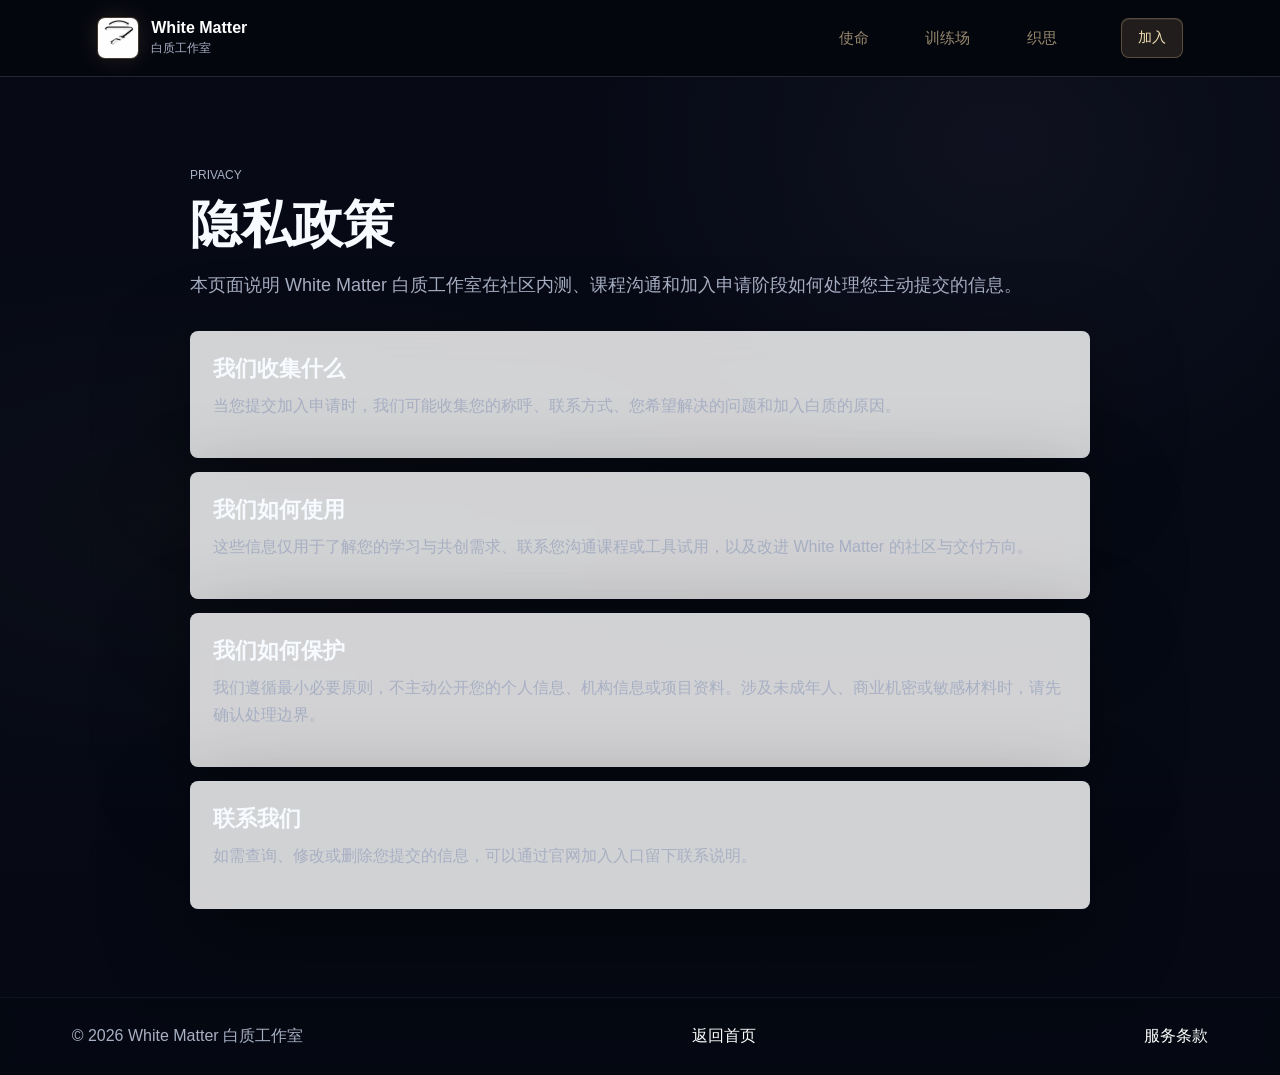
==== commit 8ad55bcb: "Add dynamic prism spectrum and rational typography" ====
--- a/privacy.html
+++ b/privacy.html
@@ -5,7 +5,7 @@
     <meta name="viewport" content="width=device-width, initial-scale=1">
     <title>隐私政策 | White Matter 白质工作室</title>
     <link rel="icon" href="./favicon.png?v=stroke-write-20260623" type="image/png">
-    <link rel="stylesheet" href="./styles.css?v=fiber-density-20260630">
+    <link rel="stylesheet" href="./styles.css?v=rational-spectrum-v31">
   </head>
   <body>
     <header class="site-header" aria-label="主导航">
--- a/styles.css
+++ b/styles.css
@@ -5861,3 +5861,236 @@
   border-bottom-color: rgba(201, 170, 120, 0.18);
   filter: brightness(1.07);
 }
+
+/* Neural points should read as breathing fireflies, not solid bubbles. */
+.community-hero .home-fiber-node.is-active,
+.community-hero .home-fiber-node.is-firing,
+.community-hero .home-fiber-neck.is-active {
+  fill: rgba(242, 235, 216, 0.7) !important;
+  opacity: 0.78 !important;
+  filter:
+    blur(0.35px)
+    drop-shadow(0 0 7px rgba(246, 239, 220, 0.58))
+    drop-shadow(0 0 22px rgba(201, 170, 120, 0.2));
+  transform-box: fill-box;
+  transform-origin: center;
+  animation: home-firefly-breathe 2.6s ease-in-out infinite;
+}
+
+.community-hero .fiber-signal {
+  fill: rgba(244, 239, 225, 0.8) !important;
+  opacity: 0.72;
+  filter:
+    blur(0.3px)
+    drop-shadow(0 0 6px rgba(246, 239, 220, 0.52))
+    drop-shadow(0 0 16px rgba(201, 170, 120, 0.16));
+}
+
+.community-hero .fiber-ripple {
+  fill: rgba(235, 225, 201, 0.045) !important;
+  stroke: none !important;
+  filter: blur(7px);
+}
+
+@keyframes home-firefly-breathe {
+  0%, 100% {
+    opacity: 0.5;
+    transform: scale(0.78);
+  }
+
+  50% {
+    opacity: 0.9;
+    transform: scale(1.04);
+  }
+}
+
+/* A compact free-positioned glow avoids revealing the content panel edge. */
+.section-pointer-light {
+  inset: auto;
+  left: var(--layout-focus-x);
+  top: var(--layout-focus-y);
+  width: 320px;
+  height: 320px;
+  border-radius: 50%;
+  background:
+    radial-gradient(circle, rgba(255, 239, 200, 0.16) 0%, rgba(201, 170, 120, 0.07) 34%, rgba(155, 139, 197, 0.025) 62%, transparent 100%);
+  filter: blur(9px);
+  transform: translate(-50%, -50%);
+}
+
+@media (max-width: 760px) {
+  .section-pointer-light {
+    width: 240px;
+    height: 240px;
+  }
+}
+
+@media (prefers-reduced-motion: reduce) {
+  .community-hero .home-fiber-node.is-active,
+  .community-hero .home-fiber-node.is-firing,
+  .community-hero .home-fiber-neck.is-active {
+    animation: none;
+  }
+}
+
+/* One continuous canvas: section-local bands no longer restart the background. */
+main {
+  background:
+    radial-gradient(ellipse at 78% 7%, rgba(155, 139, 197, 0.075), transparent 30%),
+    radial-gradient(ellipse at 18% 48%, rgba(201, 170, 120, 0.04), transparent 38%),
+    linear-gradient(180deg, rgba(7, 10, 22, 0.64), rgba(8, 12, 24, 0.46) 34%, rgba(9, 13, 25, 0.4) 66%, rgba(6, 9, 18, 0.58));
+}
+
+main > .community-hero,
+main > .section {
+  border: 0 !important;
+  background: transparent !important;
+  box-shadow: none !important;
+}
+
+main > .section::before {
+  content: none !important;
+  display: none !important;
+}
+
+.course-section .content-layout::before,
+.zhisi-section .content-layout::before {
+  background: none !important;
+}
+
+.course-section .content-layout::after,
+.zhisi-section .content-layout::after {
+  opacity: 0.3;
+}
+
+/* Restore the earlier loose, asynchronous drift without rebuilding cards. */
+.course-section .detail-grid article,
+.zhisi-section .detail-grid article {
+  --detail-drift-x: 4px;
+  --detail-drift-y: -9px;
+  border-bottom: 0;
+  animation: detail-drift 7.8s ease-in-out infinite;
+  will-change: translate;
+}
+
+.course-section .detail-grid article:nth-child(2),
+.zhisi-section .detail-grid article:nth-child(2) {
+  --detail-drift-x: -5px;
+  --detail-drift-y: -7px;
+  animation-delay: -1.8s;
+  animation-duration: 8.6s;
+}
+
+.course-section .detail-grid article:nth-child(3),
+.zhisi-section .detail-grid article:nth-child(3) {
+  --detail-drift-x: 3px;
+  --detail-drift-y: -10px;
+  animation-delay: -3.5s;
+  animation-duration: 9.2s;
+}
+
+.course-section .detail-grid article:nth-child(4),
+.zhisi-section .detail-grid article:nth-child(4) {
+  --detail-drift-x: -4px;
+  --detail-drift-y: -8px;
+  animation-delay: -5.2s;
+  animation-duration: 8.1s;
+}
+
+.course-section .detail-grid article::before,
+.zhisi-section .detail-grid article::before {
+  width: 44px;
+  opacity: 0.44;
+}
+
+@keyframes detail-drift {
+  0%, 100% {
+    translate: 0 0;
+  }
+
+  46% {
+    translate: var(--detail-drift-x) var(--detail-drift-y);
+  }
+
+  72% {
+    translate: -2px 2px;
+  }
+}
+
+@media (prefers-reduced-motion: reduce) {
+  .course-section .detail-grid article,
+  .zhisi-section .detail-grid article {
+    animation: none;
+    translate: 0 0;
+  }
+}
+
+/* Restore the sparse white starlight while keeping one continuous page canvas. */
+.site-galaxy {
+  opacity: 0.72;
+}
+
+.site-galaxy canvas {
+  filter: saturate(0) brightness(1.16);
+}
+
+main {
+  background:
+    radial-gradient(ellipse at 78% 7%, rgba(155, 139, 197, 0.06), transparent 30%),
+    radial-gradient(ellipse at 18% 48%, rgba(201, 170, 120, 0.028), transparent 38%),
+    linear-gradient(180deg, rgba(7, 10, 22, 0.5), rgba(8, 12, 24, 0.32) 34%, rgba(9, 13, 25, 0.28) 66%, rgba(6, 9, 18, 0.48));
+}
+
+@media (max-width: 760px) {
+  .site-galaxy {
+    opacity: 0.52;
+  }
+}
+
+/* Give the homepage Prism a clearer light-and-shadow presence. */
+.hero-prism {
+  opacity: 0.84;
+}
+
+.hero-prism canvas {
+  filter: saturate(1.16) contrast(1.1) brightness(1.08);
+}
+
+@media (max-width: 760px) {
+  .hero-prism {
+    opacity: 0.76;
+  }
+}
+
+/* Rational International: Futura for Latin, Hiragino Sans GB for Chinese. */
+:root {
+  --font-rational-international: Futura, "Hiragino Sans GB", "Hiragino Kaku Gothic ProN", "Avenir Next", "PingFang SC", "Microsoft YaHei", sans-serif;
+}
+
+html,
+body,
+button,
+input,
+textarea,
+select,
+body *,
+svg text {
+  font-family: var(--font-rational-international) !important;
+  letter-spacing: 0 !important;
+}
+
+body :where(h1) {
+  font-weight: 700 !important;
+}
+
+body :where(h2, h3, h4, strong) {
+  font-weight: 600 !important;
+}
+
+body :where(button, input, textarea, select, .nav-links a, .nav-cta, .primary-button, .secondary-button) {
+  font-weight: 500 !important;
+}
+
+body :where(.eyebrow, .mission-strip span, .detail-grid article > span, .founder-role, .scroll-cue) {
+  font-weight: 500 !important;
+}
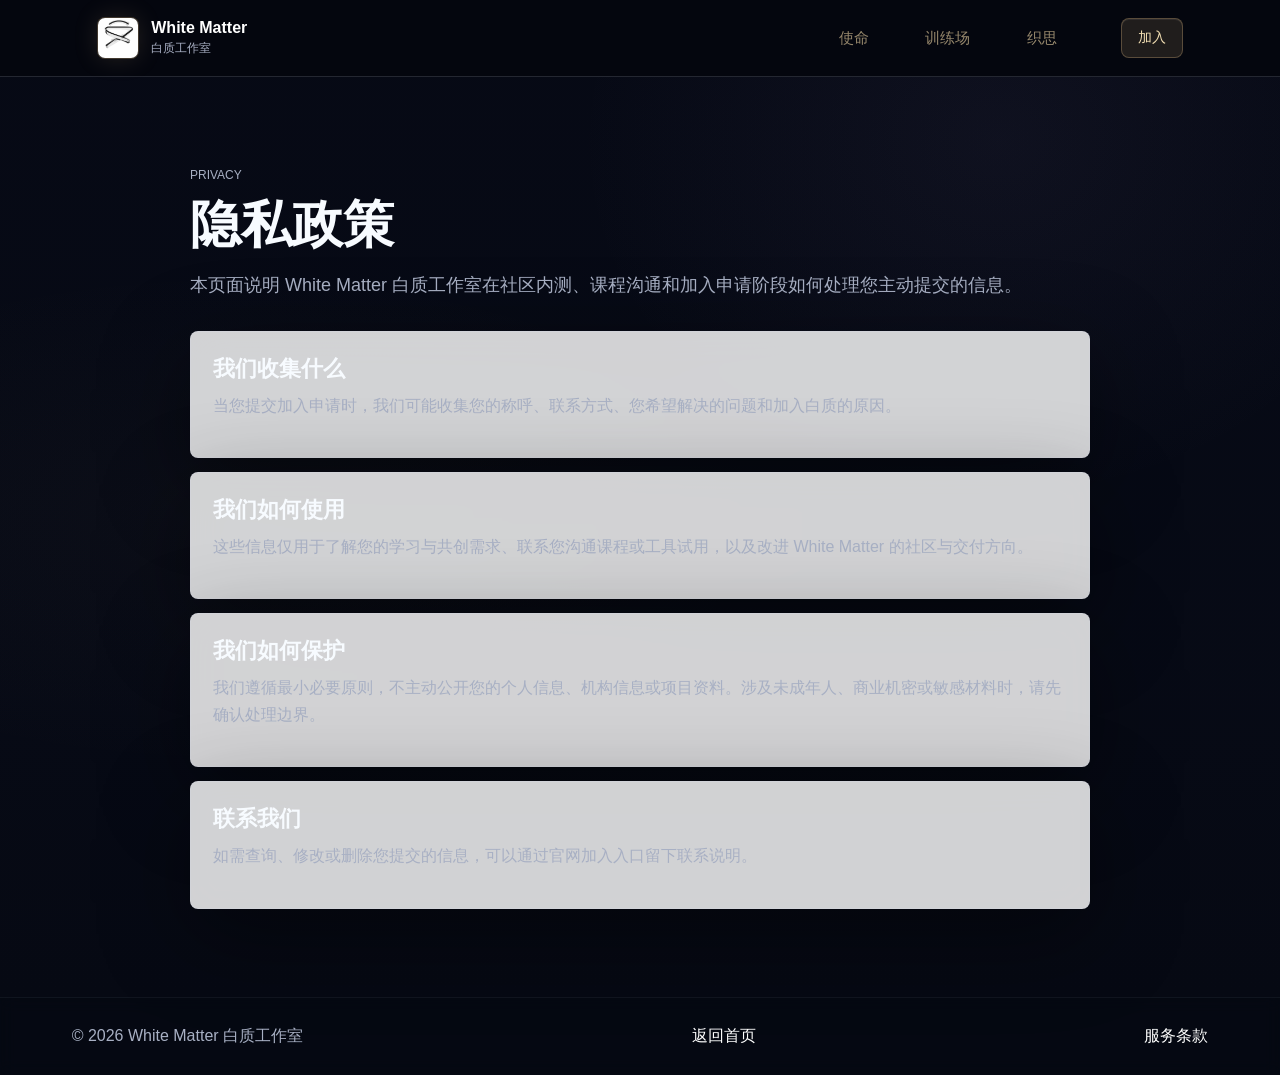
==== commit 9eec82d9: "Soften prism and illuminate founder portraits" ====
--- a/privacy.html
+++ b/privacy.html
@@ -5,7 +5,7 @@
     <meta name="viewport" content="width=device-width, initial-scale=1">
     <title>隐私政策 | White Matter 白质工作室</title>
     <link rel="icon" href="./favicon.png?v=stroke-write-20260623" type="image/png">
-    <link rel="stylesheet" href="./styles.css?v=rational-spectrum-v31">
+    <link rel="stylesheet" href="./styles.css?v=soft-light-v32">
   </head>
   <body>
     <header class="site-header" aria-label="主导航">
--- a/styles.css
+++ b/styles.css
@@ -6047,19 +6047,69 @@
   }
 }
 
-/* Give the homepage Prism a clearer light-and-shadow presence. */
+/* Keep the Prism as a restrained beam inside a dark field. */
 .hero-prism {
-  opacity: 0.84;
+  opacity: 0.62;
 }
 
 .hero-prism canvas {
-  filter: saturate(1.16) contrast(1.1) brightness(1.08);
+  filter: saturate(0.88) contrast(1.02) brightness(0.9);
 }
 
 @media (max-width: 760px) {
   .hero-prism {
-    opacity: 0.76;
-  }
+    opacity: 0.54;
+  }
+}
+
+/* Portraits stay legible, then receive a stronger bottom-up light on hover. */
+.founder-card.is-flipped .founder-rays-canvas {
+  opacity: 0.18;
+  transition: opacity 300ms ease;
+}
+
+.founder-card.is-flipped.is-ray-active .founder-rays-canvas,
+.founder-card.is-flipped:hover .founder-rays-canvas,
+.founder-card.is-flipped:focus-visible .founder-rays-canvas {
+  opacity: 1;
+}
+
+.founder-portrait-face::before {
+  opacity: 0.58;
+  transition: opacity 320ms ease, filter 320ms ease;
+}
+
+.founder-card.is-flipped.is-ray-active .founder-portrait-face::before,
+.founder-card.is-flipped:hover .founder-portrait-face::before,
+.founder-card.is-flipped:focus-visible .founder-portrait-face::before {
+  opacity: 0.96;
+  filter: blur(9px) brightness(1.16);
+}
+
+.founder-card.is-flipped .founder-sketch,
+.founder-card.is-flipped .founder-avatar {
+  opacity: 0.88;
+  filter:
+    invert(0.9)
+    sepia(0.12)
+    saturate(0.72)
+    brightness(1.02)
+    drop-shadow(0 12px 26px rgba(247, 237, 211, 0.13));
+}
+
+.founder-card.is-flipped.is-ray-active .founder-sketch,
+.founder-card.is-flipped.is-ray-active .founder-avatar,
+.founder-card.is-flipped:hover .founder-sketch,
+.founder-card.is-flipped:hover .founder-avatar,
+.founder-card.is-flipped:focus-visible .founder-sketch,
+.founder-card.is-flipped:focus-visible .founder-avatar {
+  opacity: 1;
+  filter:
+    invert(0.98)
+    sepia(0.1)
+    saturate(0.76)
+    brightness(1.14)
+    drop-shadow(0 14px 30px rgba(var(--founder-rgb), 0.22));
 }
 
 /* Rational International: Futura for Latin, Hiragino Sans GB for Chinese. */
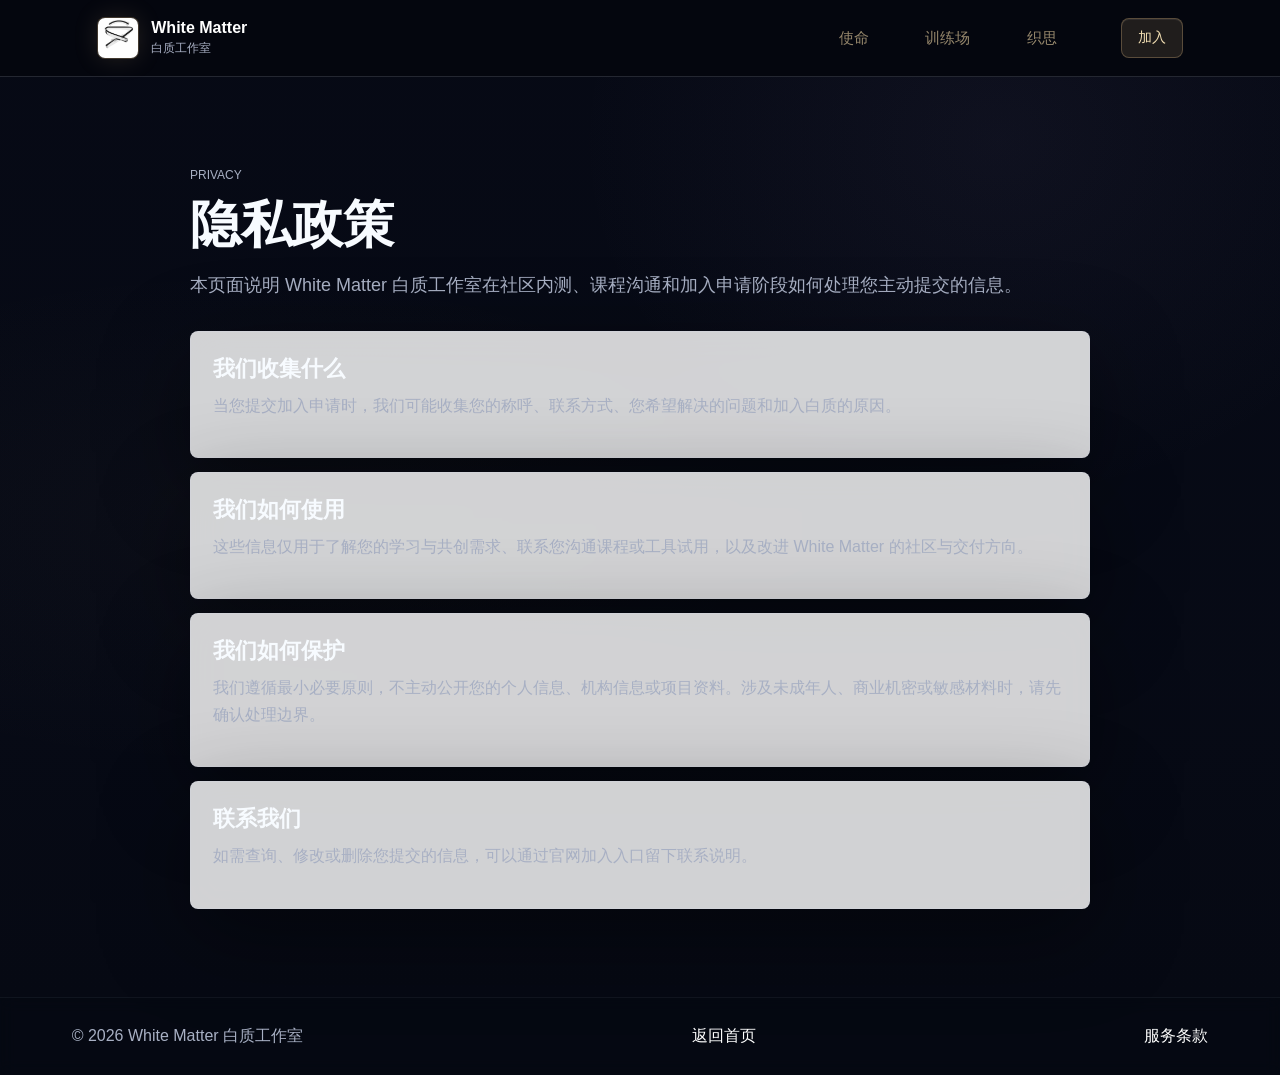
==== commit f9f6e5b5: "Restore the original founder card lighting" ====
--- a/privacy.html
+++ b/privacy.html
@@ -5,7 +5,7 @@
     <meta name="viewport" content="width=device-width, initial-scale=1">
     <title>隐私政策 | White Matter 白质工作室</title>
     <link rel="icon" href="./favicon.png?v=stroke-write-20260623" type="image/png">
-    <link rel="stylesheet" href="./styles.css?v=soft-light-v32">
+    <link rel="stylesheet" href="./styles.css?v=founder-restored-v33">
   </head>
   <body>
     <header class="site-header" aria-label="主导航">
--- a/styles.css
+++ b/styles.css
@@ -6062,56 +6062,6 @@
   }
 }
 
-/* Portraits stay legible, then receive a stronger bottom-up light on hover. */
-.founder-card.is-flipped .founder-rays-canvas {
-  opacity: 0.18;
-  transition: opacity 300ms ease;
-}
-
-.founder-card.is-flipped.is-ray-active .founder-rays-canvas,
-.founder-card.is-flipped:hover .founder-rays-canvas,
-.founder-card.is-flipped:focus-visible .founder-rays-canvas {
-  opacity: 1;
-}
-
-.founder-portrait-face::before {
-  opacity: 0.58;
-  transition: opacity 320ms ease, filter 320ms ease;
-}
-
-.founder-card.is-flipped.is-ray-active .founder-portrait-face::before,
-.founder-card.is-flipped:hover .founder-portrait-face::before,
-.founder-card.is-flipped:focus-visible .founder-portrait-face::before {
-  opacity: 0.96;
-  filter: blur(9px) brightness(1.16);
-}
-
-.founder-card.is-flipped .founder-sketch,
-.founder-card.is-flipped .founder-avatar {
-  opacity: 0.88;
-  filter:
-    invert(0.9)
-    sepia(0.12)
-    saturate(0.72)
-    brightness(1.02)
-    drop-shadow(0 12px 26px rgba(247, 237, 211, 0.13));
-}
-
-.founder-card.is-flipped.is-ray-active .founder-sketch,
-.founder-card.is-flipped.is-ray-active .founder-avatar,
-.founder-card.is-flipped:hover .founder-sketch,
-.founder-card.is-flipped:hover .founder-avatar,
-.founder-card.is-flipped:focus-visible .founder-sketch,
-.founder-card.is-flipped:focus-visible .founder-avatar {
-  opacity: 1;
-  filter:
-    invert(0.98)
-    sepia(0.1)
-    saturate(0.76)
-    brightness(1.14)
-    drop-shadow(0 14px 30px rgba(var(--founder-rgb), 0.22));
-}
-
 /* Rational International: Futura for Latin, Hiragino Sans GB for Chinese. */
 :root {
   --font-rational-international: Futura, "Hiragino Sans GB", "Hiragino Kaku Gothic ProN", "Avenir Next", "PingFang SC", "Microsoft YaHei", sans-serif;
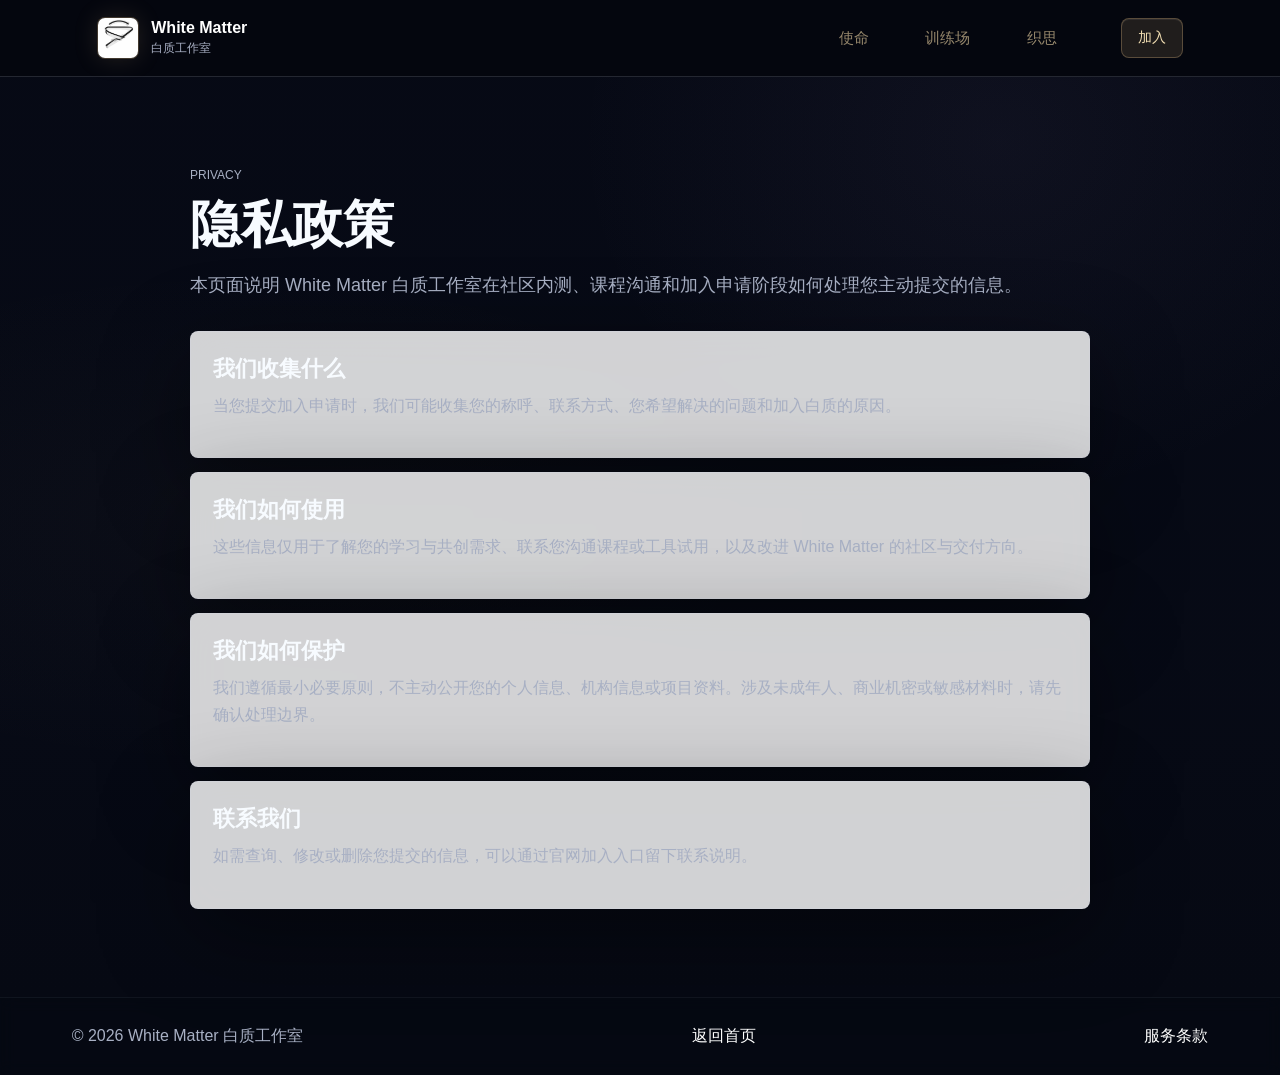
==== commit b9be0416: "Lift the submission copy and hyperspeed road" ====
--- a/privacy.html
+++ b/privacy.html
@@ -5,7 +5,7 @@
     <meta name="viewport" content="width=device-width, initial-scale=1">
     <title>隐私政策 | White Matter 白质工作室</title>
     <link rel="icon" href="./favicon.png?v=stroke-write-20260623" type="image/png">
-    <link rel="stylesheet" href="./styles.css?v=founder-restored-v33">
+    <link rel="stylesheet" href="./styles.css?v=thinking-lift-v34">
   </head>
   <body>
     <header class="site-header" aria-label="主导航">
--- a/styles.css
+++ b/styles.css
@@ -5608,10 +5608,11 @@
 }
 
 .hyperspeed-transition {
+  --hyperspeed-lift: clamp(-44px, -4vh, -28px);
   z-index: 0;
   display: block;
   opacity: 0;
-  transform: scale(1);
+  transform: translateY(var(--hyperspeed-lift)) scale(1);
   transition: opacity 360ms ease, transform 700ms ease;
 }
 
@@ -5639,6 +5640,7 @@
 
 .thinking-hero.is-hyperspeed .thinking-copy {
   position: relative;
+  top: clamp(-136px, -13.5vh, -104px);
   z-index: 2;
   width: min(100%, 650px);
   max-width: 650px;
@@ -5718,7 +5720,7 @@
 
 html.thinking-is-leaving .hyperspeed-transition {
   opacity: 0;
-  transform: scale(1.035);
+  transform: translateY(var(--hyperspeed-lift)) scale(1.035);
 }
 
 html.thinking-is-leaving .thinking-copy,
@@ -5749,6 +5751,14 @@
     min-height: 100%;
     padding: 64px 22px 92px;
     text-align: center;
+  }
+
+  .hyperspeed-transition {
+    --hyperspeed-lift: -24px;
+  }
+
+  .thinking-hero.is-hyperspeed .thinking-copy {
+    top: clamp(-72px, -7vh, -48px);
   }
 
   .hyperspeed-shade {
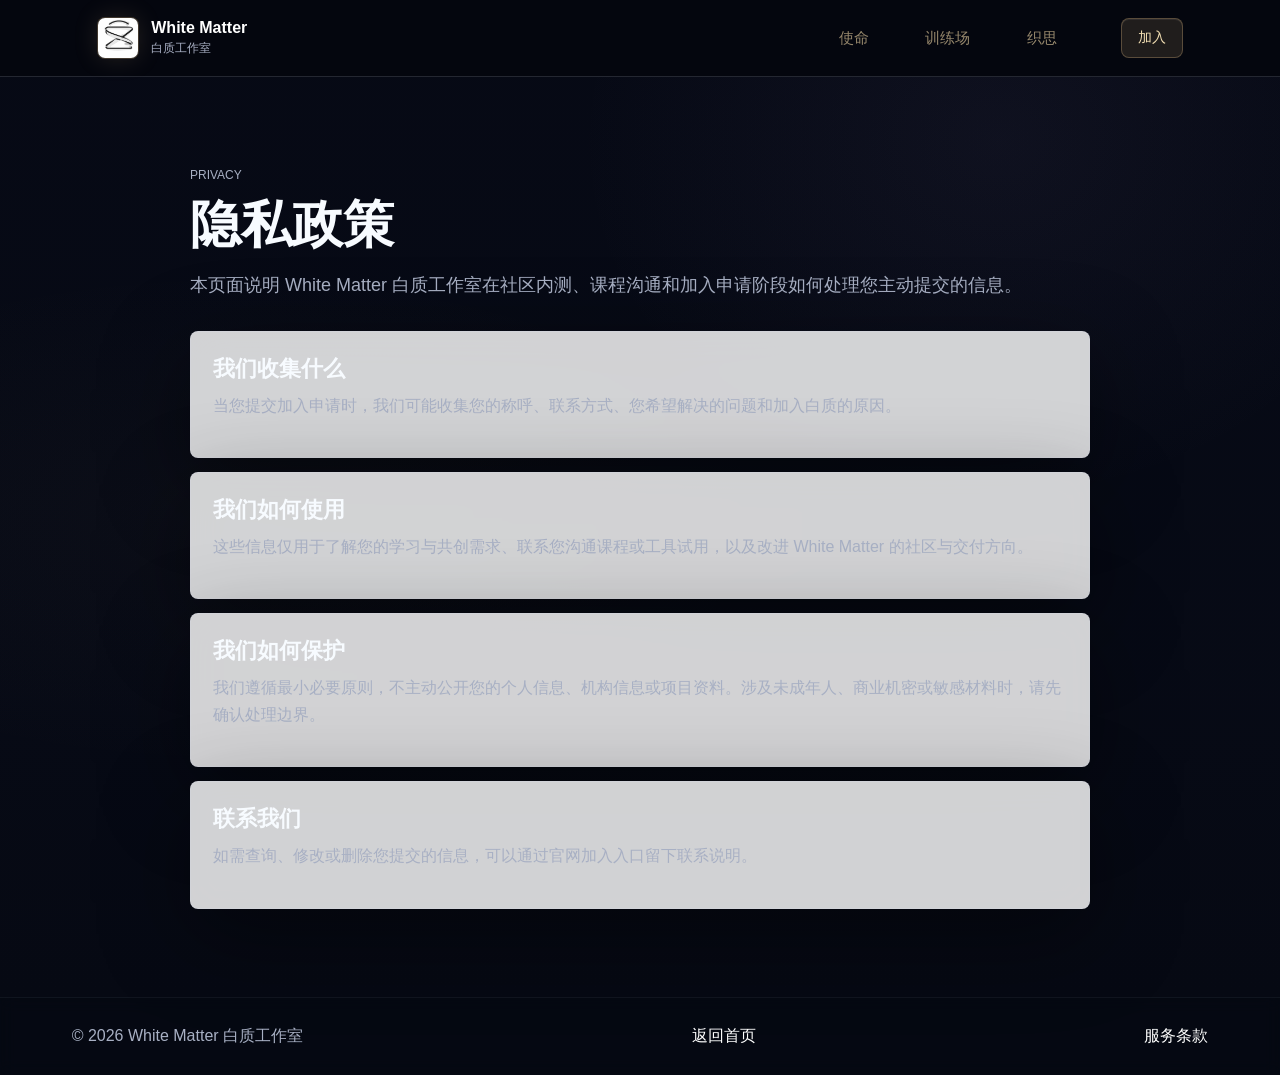
==== commit 1f06d801: "Speed up header logo animation by 50%" ====
--- a/privacy.html
+++ b/privacy.html
@@ -10,7 +10,7 @@
   <body>
     <header class="site-header" aria-label="主导航">
       <a class="brand" href="./index.html" aria-label="返回 White Matter 首页">
-        <span class="brand-mark"><img src="./assets/white-matter-logo-write.gif?v=stroke-loop-20260623" alt=""></span>
+        <span class="brand-mark"><img src="./assets/white-matter-logo-write.gif?v=logo-speed150-20260715" alt=""></span>
         <span>
           <strong>White Matter</strong>
           <small>白质工作室</small>
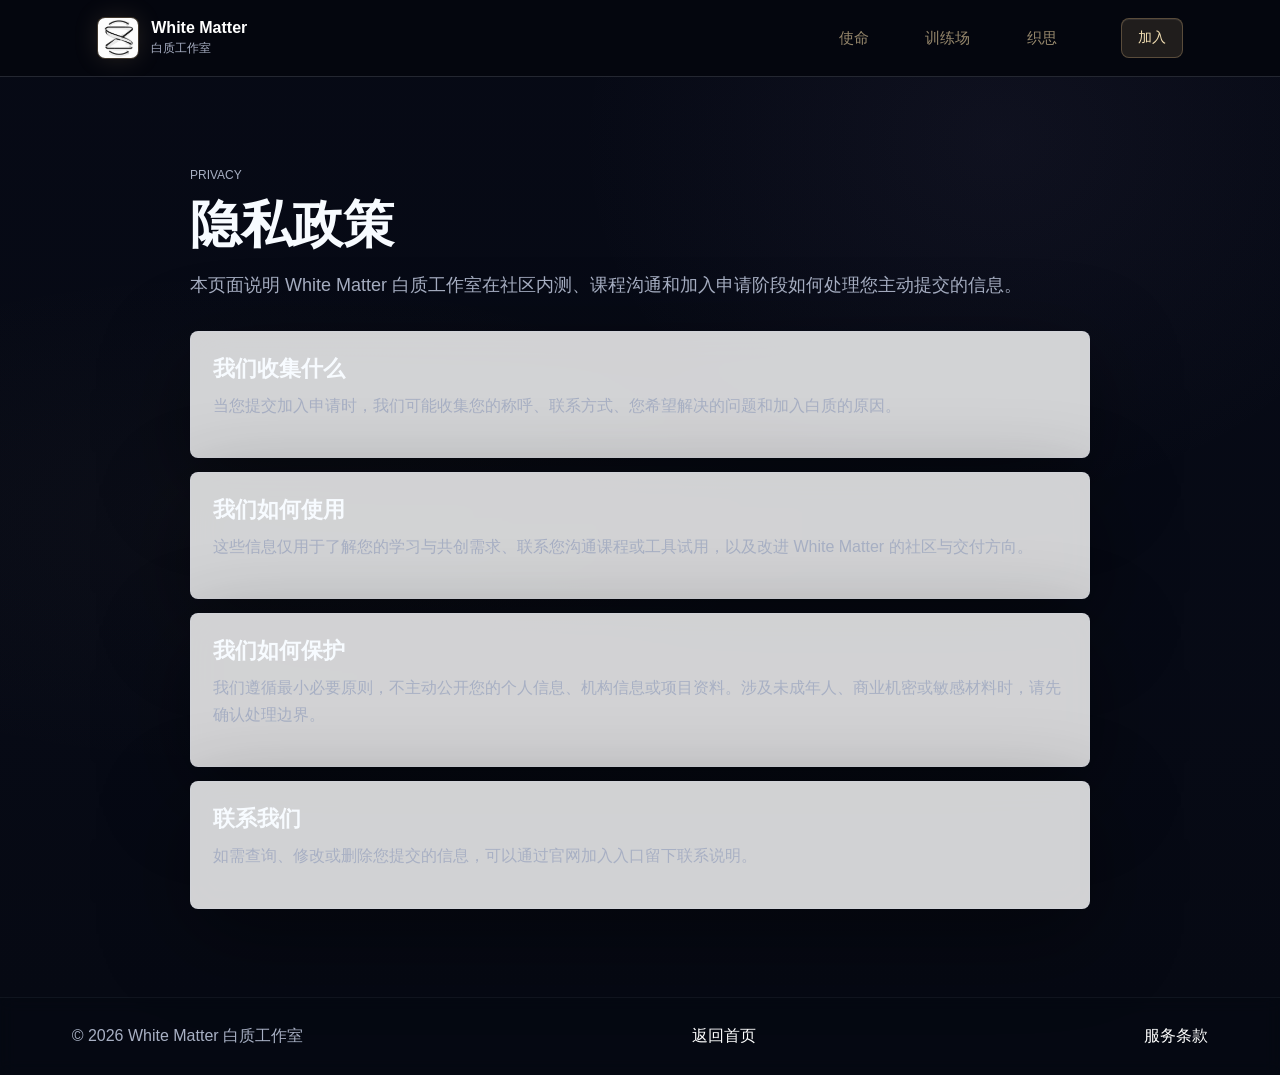
==== commit 77e96a4a: "Play header logo twice then hold" ====
--- a/privacy.html
+++ b/privacy.html
@@ -10,7 +10,7 @@
   <body>
     <header class="site-header" aria-label="主导航">
       <a class="brand" href="./index.html" aria-label="返回 White Matter 首页">
-        <span class="brand-mark"><img src="./assets/white-matter-logo-write.gif?v=logo-speed150-20260715" alt=""></span>
+        <span class="brand-mark"><img src="./assets/white-matter-logo-write.gif?v=logo-play2-20260715" alt=""></span>
         <span>
           <strong>White Matter</strong>
           <small>白质工作室</small>
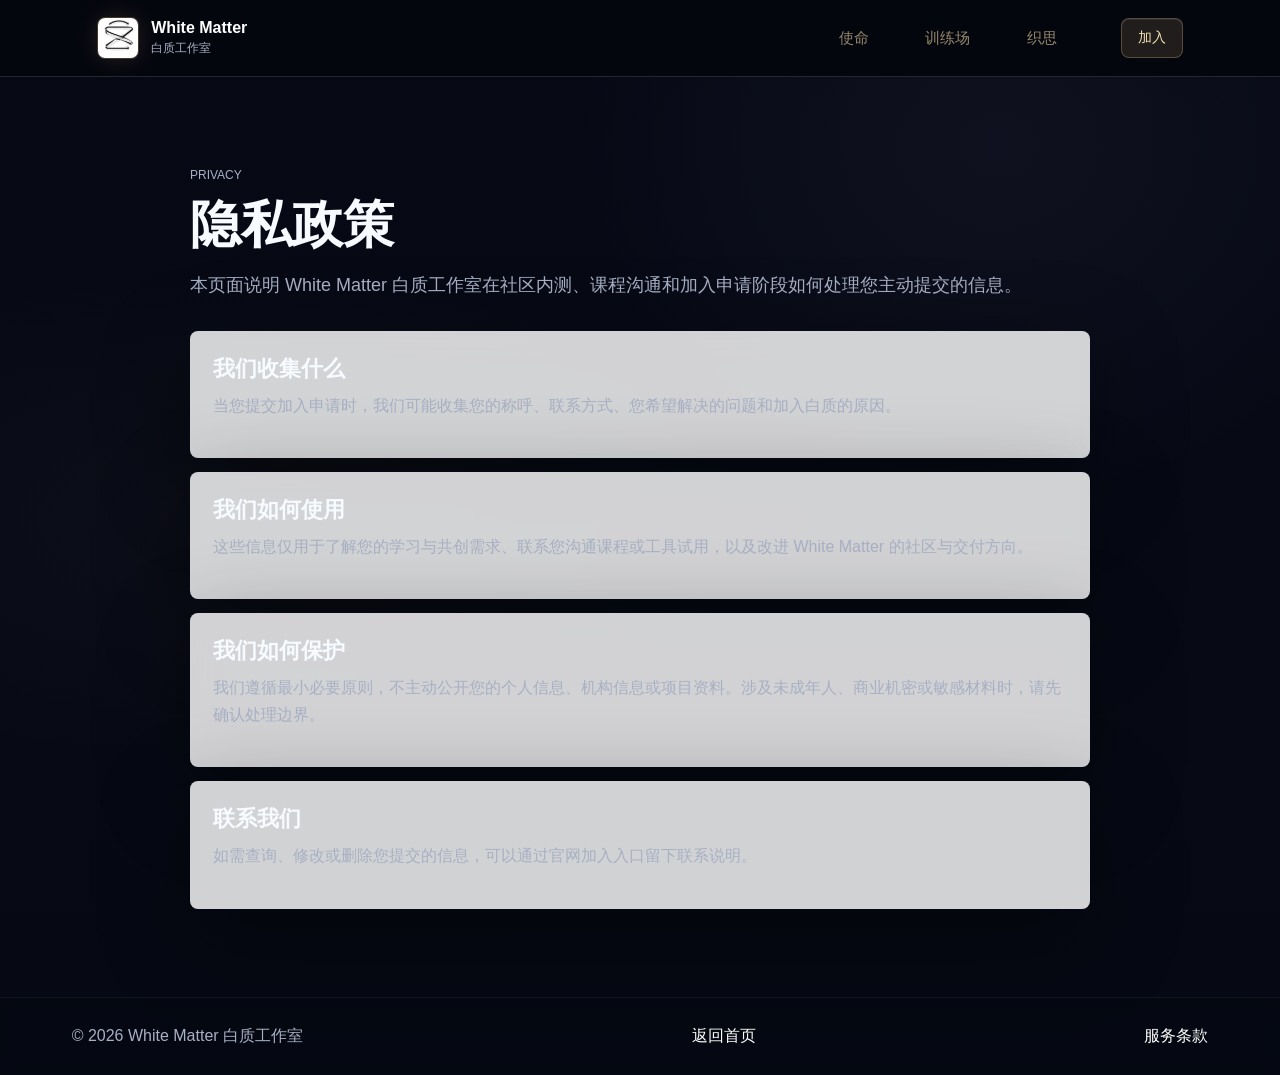
==== commit b71c8d4d: "Remove clipped pointer-light seams" ====
--- a/privacy.html
+++ b/privacy.html
@@ -5,7 +5,7 @@
     <meta name="viewport" content="width=device-width, initial-scale=1">
     <title>隐私政策 | White Matter 白质工作室</title>
     <link rel="icon" href="./favicon.png?v=stroke-write-20260623" type="image/png">
-    <link rel="stylesheet" href="./styles.css?v=thinking-lift-v34">
+    <link rel="stylesheet" href="./styles.css?v=pointer-seam-fix-v35">
   </head>
   <body>
     <header class="site-header" aria-label="主导航">
--- a/styles.css
+++ b/styles.css
@@ -6104,3 +6104,94 @@
 body :where(.eyebrow, .mission-strip span, .detail-grid article > span, .founder-role, .scroll-cue) {
   font-weight: 500 !important;
 }
+
+/* Seam-free pointer lighting: one viewport layer cannot be clipped by local panels. */
+.section-pointer-light {
+  --section-light-x: 50vw;
+  --section-light-y: 50vh;
+  position: fixed;
+  inset: 0;
+  z-index: 2;
+  width: auto;
+  height: auto;
+  border-radius: 0;
+  background:
+    radial-gradient(circle 190px at var(--section-light-x) var(--section-light-y),
+      rgba(255, 239, 200, 0.14) 0%,
+      rgba(201, 170, 120, 0.055) 36%,
+      rgba(155, 139, 197, 0.018) 64%,
+      transparent 100%);
+  filter: none;
+  opacity: 0;
+  pointer-events: none;
+  transform: none;
+  transition: opacity 180ms ease;
+  mix-blend-mode: screen;
+}
+
+.section-pointer-light.is-visible {
+  opacity: 1;
+}
+
+/* Let blurred artwork halos breathe beyond their boxes instead of cutting at an edge. */
+.line-visual,
+.contact-visual {
+  overflow: visible;
+}
+
+.line-visual:hover,
+.line-visual:focus-visible,
+.line-visual.is-active,
+.contact-visual:hover,
+.contact-visual:focus-visible,
+.contact-visual.is-active {
+  filter: none;
+}
+
+.contact-visual:hover::before,
+.contact-visual:focus-visible::before,
+.contact-visual.is-active::before {
+  opacity: 1;
+  filter: blur(14px);
+  transform: scale(1.04);
+}
+
+.contact-visual:hover .line-art-svg,
+.contact-visual:focus-visible .line-art-svg,
+.contact-visual.is-active .line-art-svg,
+.contact-visual:hover img,
+.contact-visual:focus-visible img,
+.contact-visual.is-active img {
+  filter:
+    drop-shadow(0 0 18px rgba(255, 236, 178, 0.16))
+    drop-shadow(0 0 34px rgba(155, 139, 197, 0.28));
+}
+
+/* Brighten content rather than compositing the whole rectangular container. */
+.community-hero .mission-strip article:hover,
+.community-hero .mission-strip article:focus-visible,
+.community-hero .mission-strip article.is-active,
+.course-section .detail-grid article:hover,
+.course-section .detail-grid article:focus-visible,
+.course-section .detail-grid article.is-active,
+.zhisi-section .detail-grid article:hover,
+.zhisi-section .detail-grid article:focus-visible,
+.zhisi-section .detail-grid article.is-active {
+  filter: none;
+}
+
+.community-hero .mission-strip article:hover strong,
+.community-hero .mission-strip article:focus-visible strong,
+.community-hero .mission-strip article.is-active strong,
+.detail-grid article:hover h3,
+.detail-grid article:focus-visible h3,
+.detail-grid article.is-active h3 {
+  color: #fff;
+  text-shadow: 0 0 20px rgba(229, 218, 179, 0.18);
+}
+
+@media (hover: none), (pointer: coarse), (max-width: 760px) {
+  .section-pointer-light {
+    display: none;
+  }
+}
